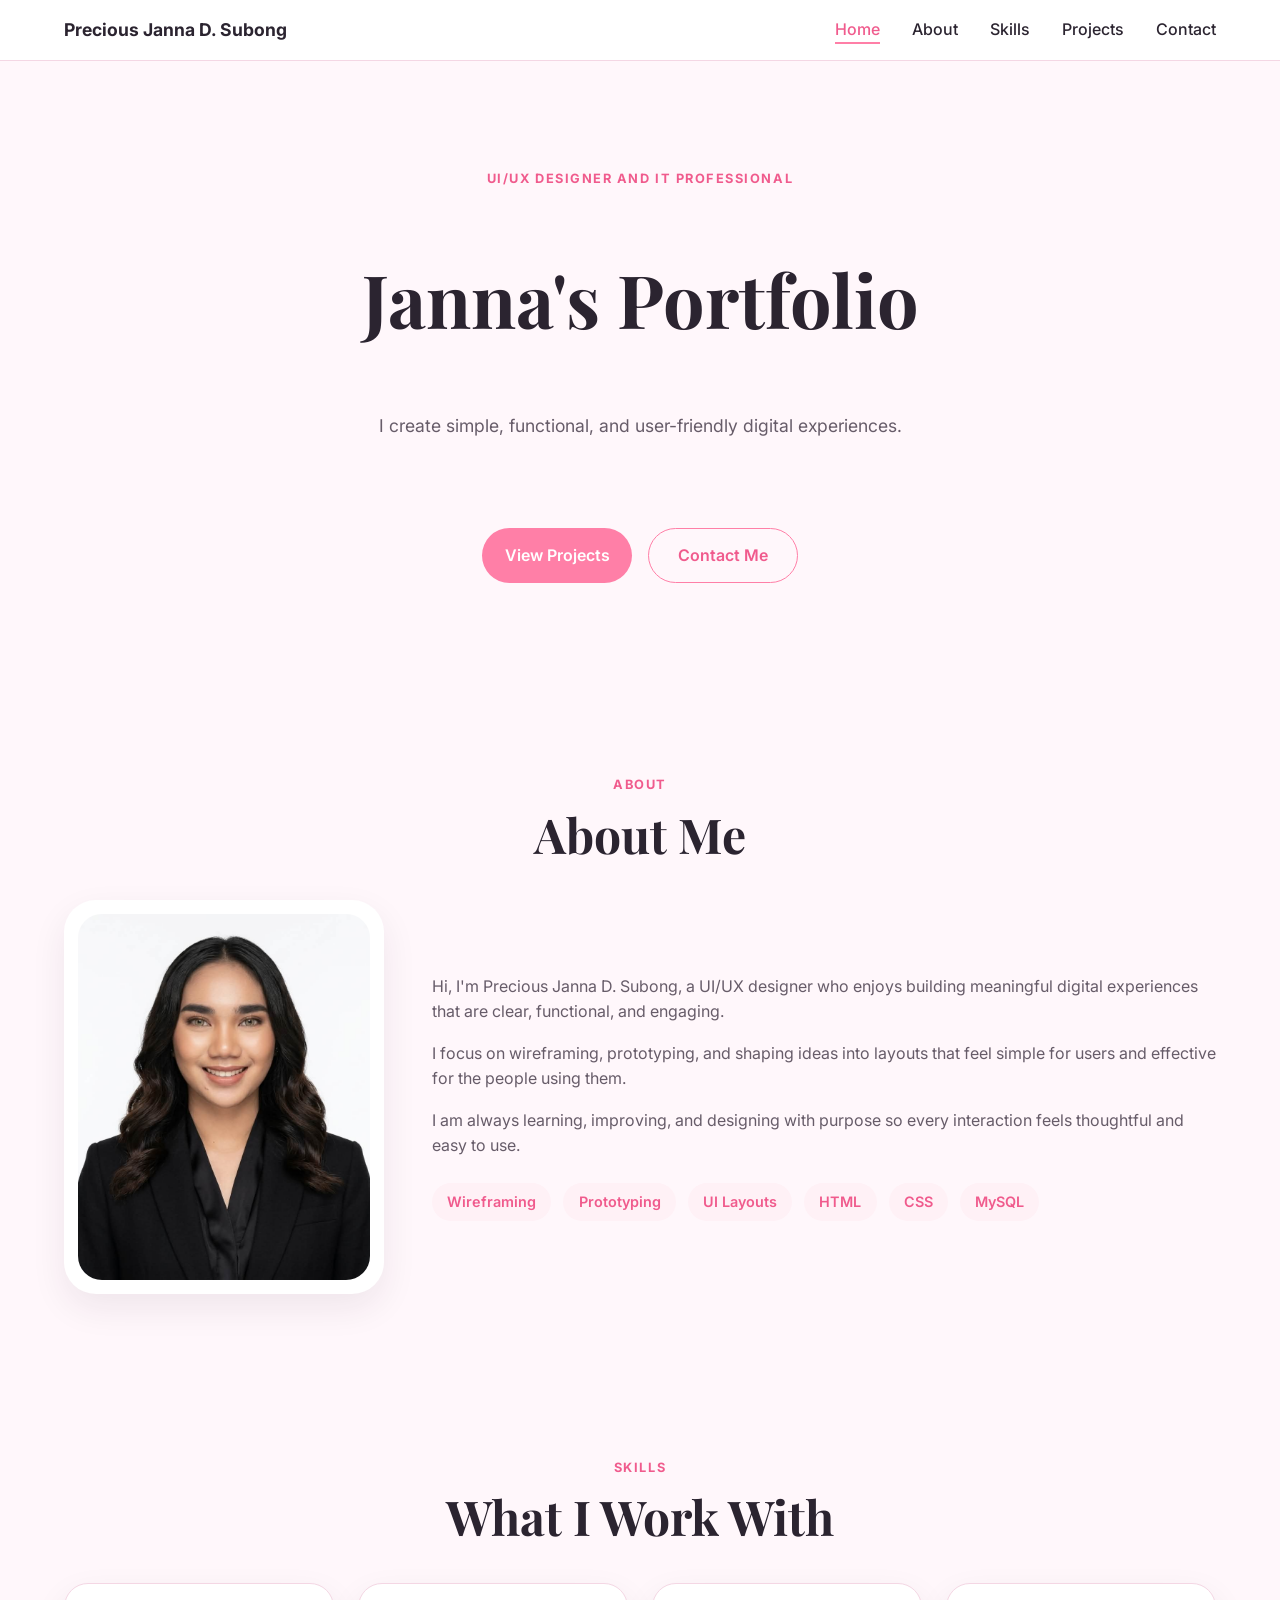
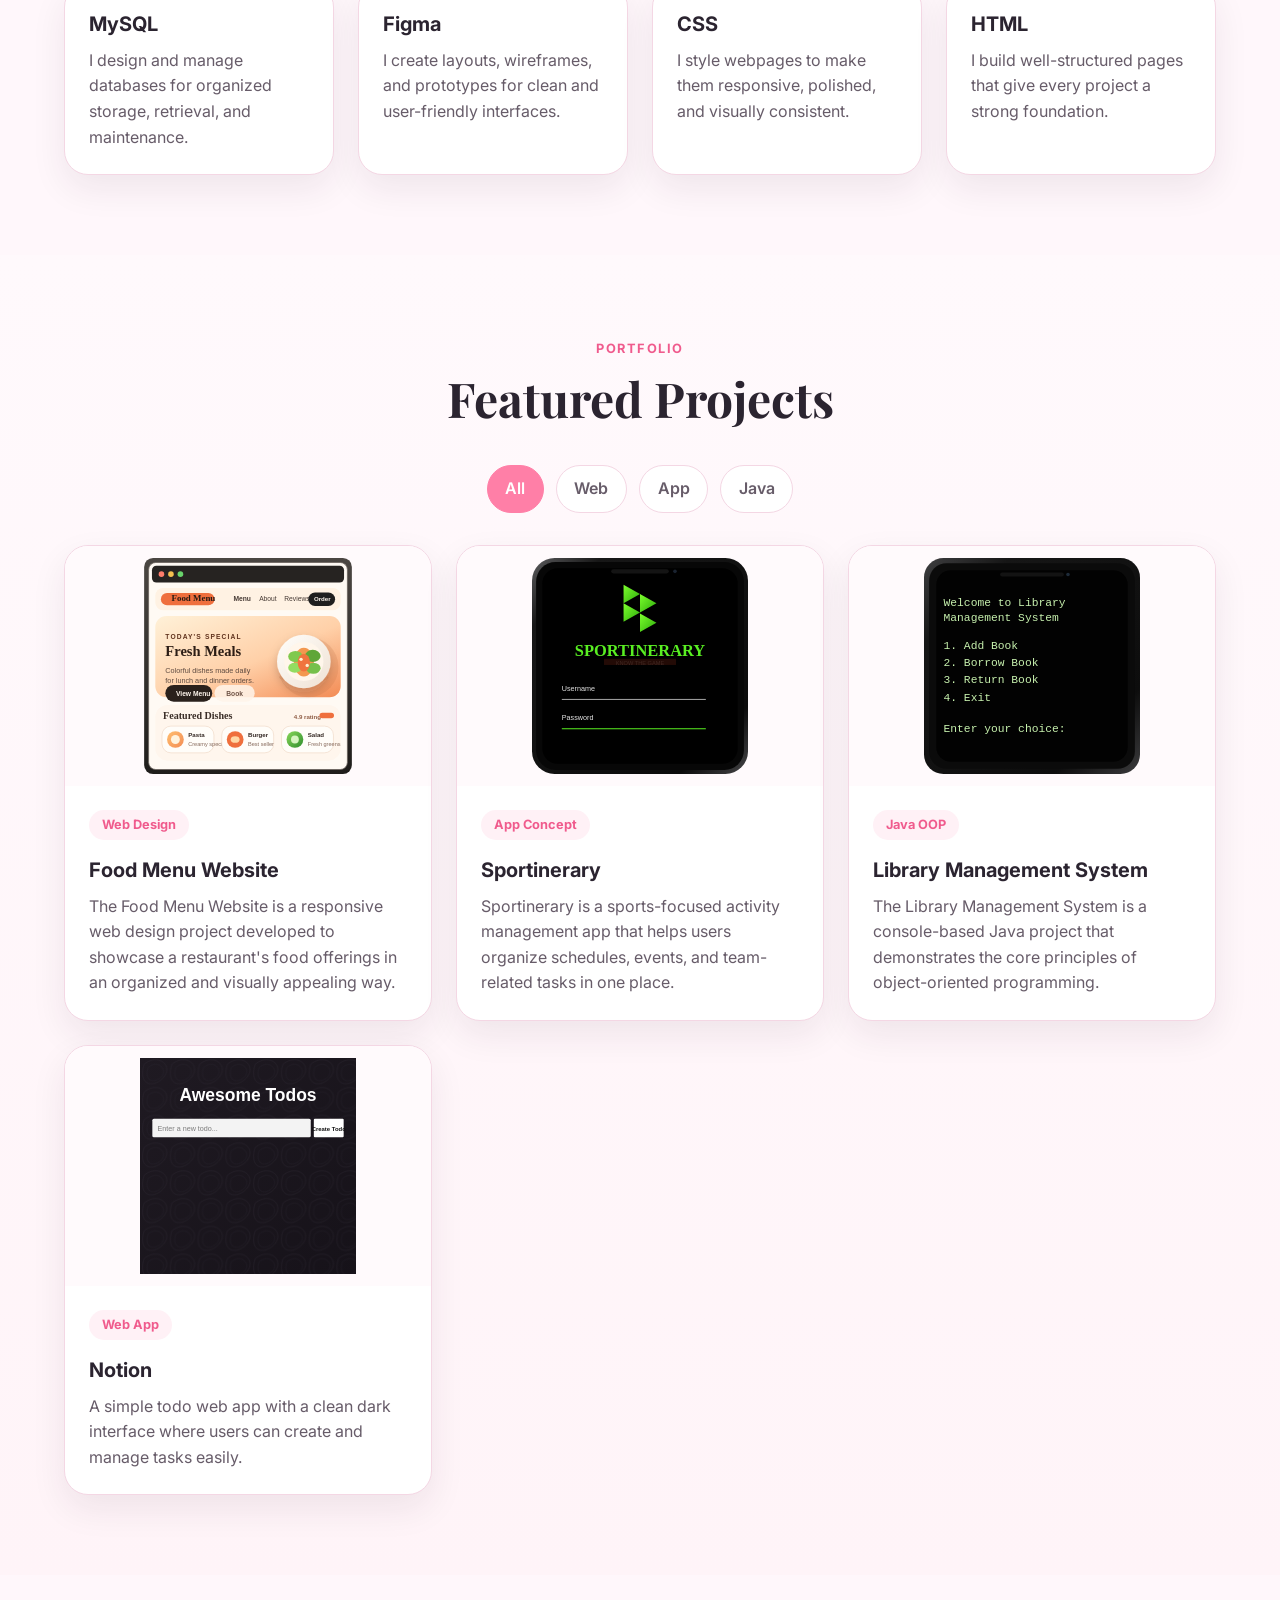
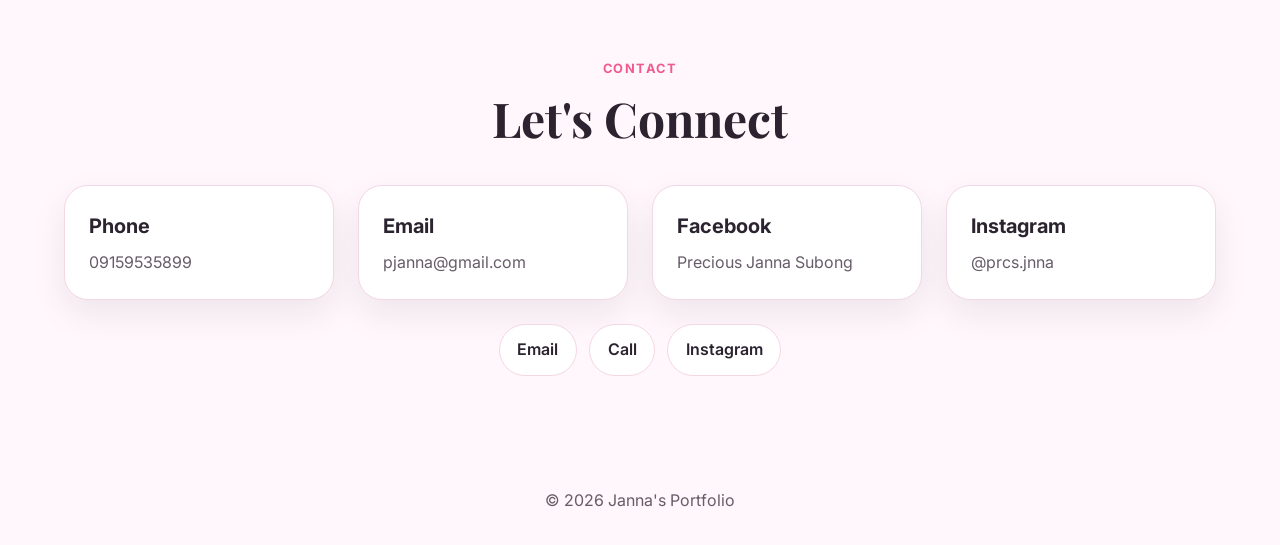
==== index.html @ 29519bba "Initial portfolio site" ====
<!DOCTYPE html>
<html lang="en">
<head>
  <meta charset="UTF-8">
  <meta name="viewport" content="width=device-width, initial-scale=1.0">
  <title>Janna's Portfolio</title>
  <link href="https://fonts.googleapis.com/css2?family=Inter:wght@400;500;600;700&family=Playfair+Display:wght@600;700&display=swap" rel="stylesheet">
  <link rel="stylesheet" href="styles.css">
</head>
<body>
  <header class="site-header">
    <div class="site-name">Precious Janna D. Subong</div>
    <nav class="site-nav" aria-label="Primary navigation">
      <ul class="nav-links">
        <li><a href="#home" class="nav-item active-nav">Home</a></li>
        <li><a href="#about" class="nav-item">About</a></li>
        <li><a href="#skills" class="nav-item">Skills</a></li>
        <li><a href="#projects" class="nav-item">Projects</a></li>
        <li><a href="#contact" class="nav-item">Contact</a></li>
      </ul>
      <button class="menu-toggle" id="mobile-menu" type="button" aria-label="Toggle navigation">Menu</button>
    </nav>
  </header>

  <main>
    <section id="home" class="hero section">
      <p class="section-tag">UI/UX Designer and IT Professional</p>
      <h1>Janna's Portfolio</h1>
      <p class="hero-description">I create simple, functional, and user-friendly digital experiences.</p>
      <div class="hero-actions">
        <a href="#projects" class="btn btn-primary">View Projects</a>
        <a href="#contact" class="btn btn-secondary">Contact Me</a>
      </div>
    </section>

    <section id="about" class="section">
      <div class="section-header">
        <p class="section-tag">About</p>
        <h2>About Me</h2>
      </div>
      <div class="about-layout">
        <div class="about-image">
          <img src="assets/profile-photo.jpg" alt="Portrait of Precious Janna D. Subong" class="profile-photo">
        </div>
        <div class="about-copy">
          <p>Hi, I'm Precious Janna D. Subong, a UI/UX designer who enjoys building meaningful digital experiences that are clear, functional, and engaging.</p>
          <p>I focus on wireframing, prototyping, and shaping ideas into layouts that feel simple for users and effective for the people using them.</p>
          <p>I am always learning, improving, and designing with purpose so every interaction feels thoughtful and easy to use.</p>
          <div class="skill-bubbles">
            <span>Wireframing</span>
            <span>Prototyping</span>
            <span>UI Layouts</span>
            <span>HTML</span>
            <span>CSS</span>
            <span>MySQL</span>
          </div>
        </div>
      </div>
    </section>

    <section id="skills" class="section skills-section">
      <div class="section-header">
        <p class="section-tag">Skills</p>
        <h2>What I Work With</h2>
      </div>
      <div class="skills-grid">
        <article class="skill-card">
          <h3>MySQL</h3>
          <p>I design and manage databases for organized storage, retrieval, and maintenance.</p>
        </article>
        <article class="skill-card">
          <h3>Figma</h3>
          <p>I create layouts, wireframes, and prototypes for clean and user-friendly interfaces.</p>
        </article>
        <article class="skill-card">
          <h3>CSS</h3>
          <p>I style webpages to make them responsive, polished, and visually consistent.</p>
        </article>
        <article class="skill-card">
          <h3>HTML</h3>
          <p>I build well-structured pages that give every project a strong foundation.</p>
        </article>
      </div>
    </section>

    <section id="projects" class="section projects-section">
      <div class="section-header">
        <p class="section-tag">Portfolio</p>
        <h2>Featured Projects</h2>
      </div>
      <div class="project-filters">
        <button class="filter-btn active-filter" data-filter="all" type="button">All</button>
        <button class="filter-btn" data-filter="web" type="button">Web</button>
        <button class="filter-btn" data-filter="app" type="button">App</button>
        <button class="filter-btn" data-filter="java" type="button">Java</button>
      </div>
      <div class="work-grid" id="workGrid"></div>
    </section>

    <section id="contact" class="section contact-section">
      <div class="section-header">
        <p class="section-tag">Contact</p>
        <h2>Let's Connect</h2>
      </div>
      <div class="contact-grid">
        <article class="contact-card">
          <h3>Phone</h3>
          <p>09159535899</p>
        </article>
        <article class="contact-card">
          <h3>Email</h3>
          <p>pjanna@gmail.com</p>
        </article>
        <article class="contact-card">
          <h3>Facebook</h3>
          <p>Precious Janna Subong</p>
        </article>
        <article class="contact-card">
          <h3>Instagram</h3>
          <p>@prcs.jnna</p>
        </article>
      </div>
      <div class="social-links">
        <a href="mailto:pjanna@gmail.com">Email</a>
        <a href="tel:09159535899">Call</a>
        <a href="https://www.instagram.com/prcs.jnna/" target="_blank" rel="noreferrer">Instagram</a>
      </div>
    </section>
  </main>

  <footer class="site-footer">
    <p>&copy; 2026 Janna's Portfolio</p>
  </footer>

  <script src="script.js"></script>
</body>
</html>
---- styles.css ----
* {
  box-sizing: border-box;
  margin: 0;
  padding: 0;
}

:root {
  --background: #fff7fb;
  --surface: #ffffff;
  --surface-soft: #fff1f6;
  --text: #2b2430;
  --text-soft: #675c69;
  --primary: #ff7fa7;
  --primary-dark: #f05b8d;
  --border: #f4d7e4;
  --shadow: 0 14px 35px rgba(54, 27, 45, 0.08);
  --radius: 24px;
}

html {
  scroll-behavior: smooth;
}

body {
  font-family: 'Inter', sans-serif;
  background: var(--background);
  color: var(--text);
  line-height: 1.6;
}

img {
  max-width: 100%;
  display: block;
}

.site-header {
  position: sticky;
  top: 0;
  z-index: 100;
  display: flex;
  justify-content: space-between;
  align-items: center;
  padding: 1rem 5%;
  background: rgba(255, 255, 255, 0.95);
  border-bottom: 1px solid var(--border);
  backdrop-filter: blur(10px);
}

.site-name {
  font-size: 1.1rem;
  font-weight: 700;
}

.site-nav {
  position: relative;
  display: flex;
  align-items: center;
  gap: 1rem;
}

.nav-links {
  display: flex;
  gap: 2rem;
  list-style: none;
}

.nav-item {
  color: var(--text);
  text-decoration: none;
  font-weight: 500;
  padding-bottom: 0.2rem;
  border-bottom: 2px solid transparent;
}

.nav-item:hover,
.nav-item.active-nav {
  color: var(--primary-dark);
  border-bottom-color: var(--primary);
}

.menu-toggle {
  display: none;
  border: 1px solid var(--border);
  background: var(--surface);
  border-radius: 999px;
  padding: 0.55rem 1rem;
  font: inherit;
  font-weight: 600;
  color: var(--text);
  cursor: pointer;
}

.section {
  padding: 5rem 5%;
}

.hero {
  min-height: 70vh;
  display: grid;
  place-items: center;
  text-align: center;
}

.section-tag {
  display: inline-block;
  margin-bottom: 0.75rem;
  font-size: 0.8rem;
  font-weight: 700;
  letter-spacing: 0.12em;
  text-transform: uppercase;
  color: var(--primary-dark);
}

.hero h1,
.section-header h2 {
  font-family: 'Playfair Display', serif;
  line-height: 1.1;
}

.hero h1 {
  font-size: clamp(2.8rem, 8vw, 4.6rem);
  margin-bottom: 1rem;
}

.hero-description {
  max-width: 620px;
  margin: 0 auto 2rem;
  font-size: 1.1rem;
  color: var(--text-soft);
}

.hero-actions {
  display: flex;
  justify-content: center;
  gap: 1rem;
  flex-wrap: wrap;
}

.btn {
  display: inline-flex;
  align-items: center;
  justify-content: center;
  min-width: 150px;
  padding: 0.85rem 1.4rem;
  border-radius: 999px;
  text-decoration: none;
  font-weight: 600;
  transition: 0.2s ease;
}

.btn-primary {
  background: var(--primary);
  color: #fff;
}

.btn-primary:hover {
  background: var(--primary-dark);
}

.btn-secondary {
  border: 1px solid var(--primary);
  color: var(--primary-dark);
  background: transparent;
}

.btn-secondary:hover {
  background: var(--surface-soft);
}

.section-header {
  text-align: center;
  margin-bottom: 2.5rem;
}

.section-header h2 {
  font-size: clamp(2rem, 5vw, 3rem);
}

.about-layout {
  display: grid;
  grid-template-columns: minmax(220px, 320px) minmax(0, 1fr);
  gap: 3rem;
  align-items: center;
}

.about-image {
  width: min(100%, 320px);
  margin: 0 auto;
  padding: 0.85rem;
  border-radius: 32px;
  background: var(--surface);
  box-shadow: var(--shadow);
}

.profile-photo {
  width: 100%;
  aspect-ratio: 4 / 5;
  object-fit: cover;
  border-radius: 24px;
}

.about-copy p + p {
  margin-top: 1rem;
}

.about-copy p {
  color: var(--text-soft);
}

.skill-bubbles {
  display: flex;
  flex-wrap: wrap;
  gap: 0.75rem;
  margin-top: 1.5rem;
}

.skill-bubbles span {
  padding: 0.45rem 0.95rem;
  border-radius: 999px;
  background: var(--surface-soft);
  color: var(--primary-dark);
  font-size: 0.9rem;
  font-weight: 600;
}

.skills-grid,
.contact-grid,
.work-grid {
  display: grid;
  gap: 1.5rem;
}

.skills-grid {
  grid-template-columns: repeat(auto-fit, minmax(220px, 1fr));
}

.skill-card,
.contact-card,
.project-card {
  background: var(--surface);
  border: 1px solid var(--border);
  border-radius: var(--radius);
  box-shadow: var(--shadow);
}

.skill-card,
.contact-card {
  padding: 1.5rem;
}

.skill-card h3,
.contact-card h3,
.card-content h3 {
  margin-bottom: 0.5rem;
  font-size: 1.25rem;
}

.skill-card p,
.contact-card p,
.card-content p {
  color: var(--text-soft);
}

.projects-section {
  background: linear-gradient(to bottom, #fff9fc, #fff4f8);
}

.project-filters {
  display: flex;
  justify-content: center;
  flex-wrap: wrap;
  gap: 0.75rem;
  margin-bottom: 2rem;
}

.filter-btn {
  border: 1px solid var(--border);
  background: var(--surface);
  color: var(--text-soft);
  border-radius: 999px;
  padding: 0.65rem 1.1rem;
  font: inherit;
  font-weight: 600;
  cursor: pointer;
}

.filter-btn.active-filter,
.filter-btn:hover {
  background: var(--primary);
  border-color: var(--primary);
  color: #fff;
}

.work-grid {
  grid-template-columns: repeat(auto-fit, minmax(280px, 1fr));
}

.project-card {
  overflow: hidden;
}

.card-img {
  display: flex;
  align-items: center;
  justify-content: center;
  height: 240px;
  padding: 0.75rem;
  background: #fffafc;
}

.card-img img {
  width: 100%;
  height: 100%;
  object-fit: contain;
}

.card-content {
  padding: 1.5rem;
}

.card-tag {
  display: inline-block;
  margin-bottom: 0.85rem;
  padding: 0.3rem 0.8rem;
  border-radius: 999px;
  background: var(--surface-soft);
  color: var(--primary-dark);
  font-size: 0.8rem;
  font-weight: 700;
}

.contact-grid {
  grid-template-columns: repeat(auto-fit, minmax(220px, 1fr));
  margin-bottom: 1.5rem;
}

.social-links {
  display: flex;
  justify-content: center;
  flex-wrap: wrap;
  gap: 0.75rem;
}

.social-links a {
  padding: 0.75rem 1.1rem;
  border-radius: 999px;
  border: 1px solid var(--border);
  background: var(--surface);
  color: var(--text);
  text-decoration: none;
  font-weight: 600;
}

.social-links a:hover {
  background: var(--surface-soft);
}

.site-footer {
  padding: 2rem 5%;
  text-align: center;
  color: var(--text-soft);
}

@media (max-width: 820px) {
  .menu-toggle {
    display: inline-flex;
  }

  .nav-links {
    position: absolute;
    top: calc(100% + 0.75rem);
    right: 5%;
    display: none;
    flex-direction: column;
    min-width: 180px;
    padding: 1rem;
    background: var(--surface);
    border: 1px solid var(--border);
    border-radius: 20px;
    box-shadow: var(--shadow);
  }

  .nav-links.active {
    display: flex;
  }

  .about-layout {
    grid-template-columns: 1fr;
  }
}

@media (max-width: 560px) {
  .site-header {
    flex-direction: column;
    align-items: stretch;
    gap: 0.75rem;
  }

  .site-nav {
    justify-content: space-between;
  }

  .hero-actions {
    flex-direction: column;
  }

  .btn {
    width: 100%;
  }
}
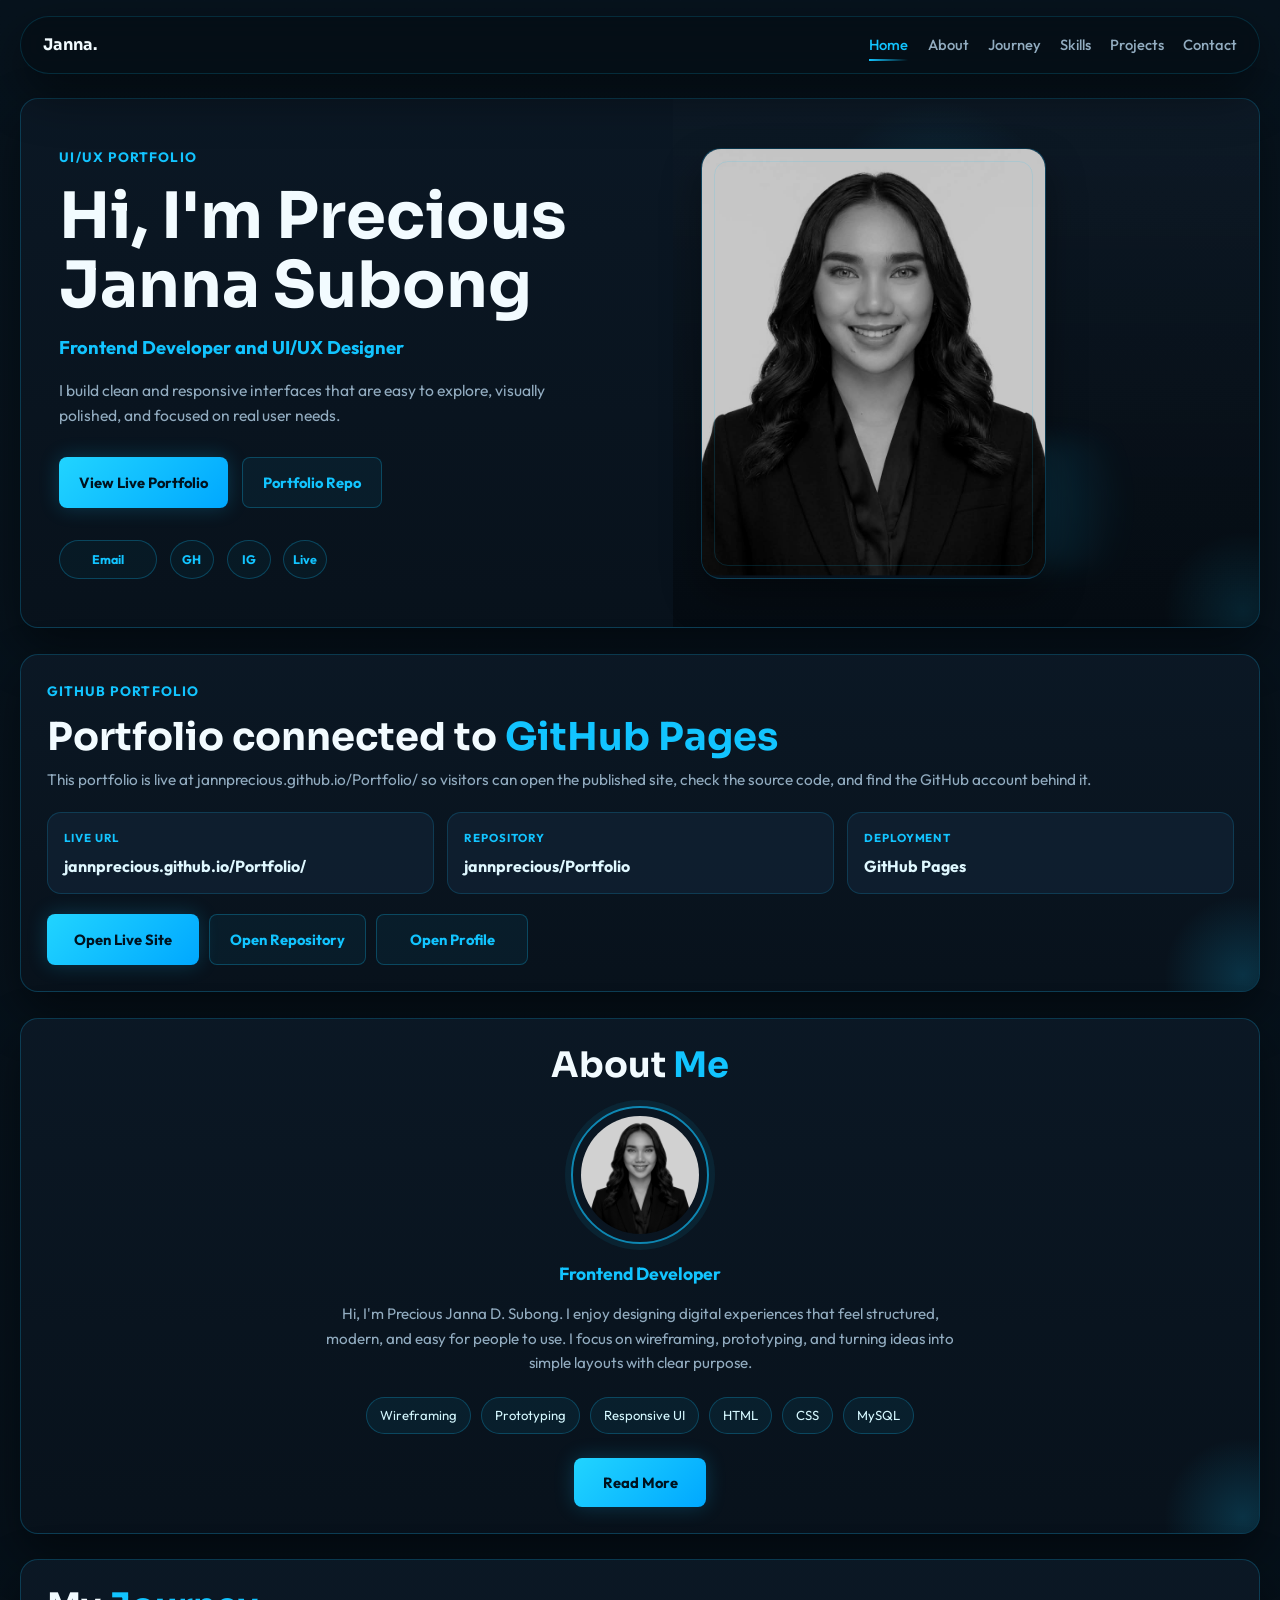
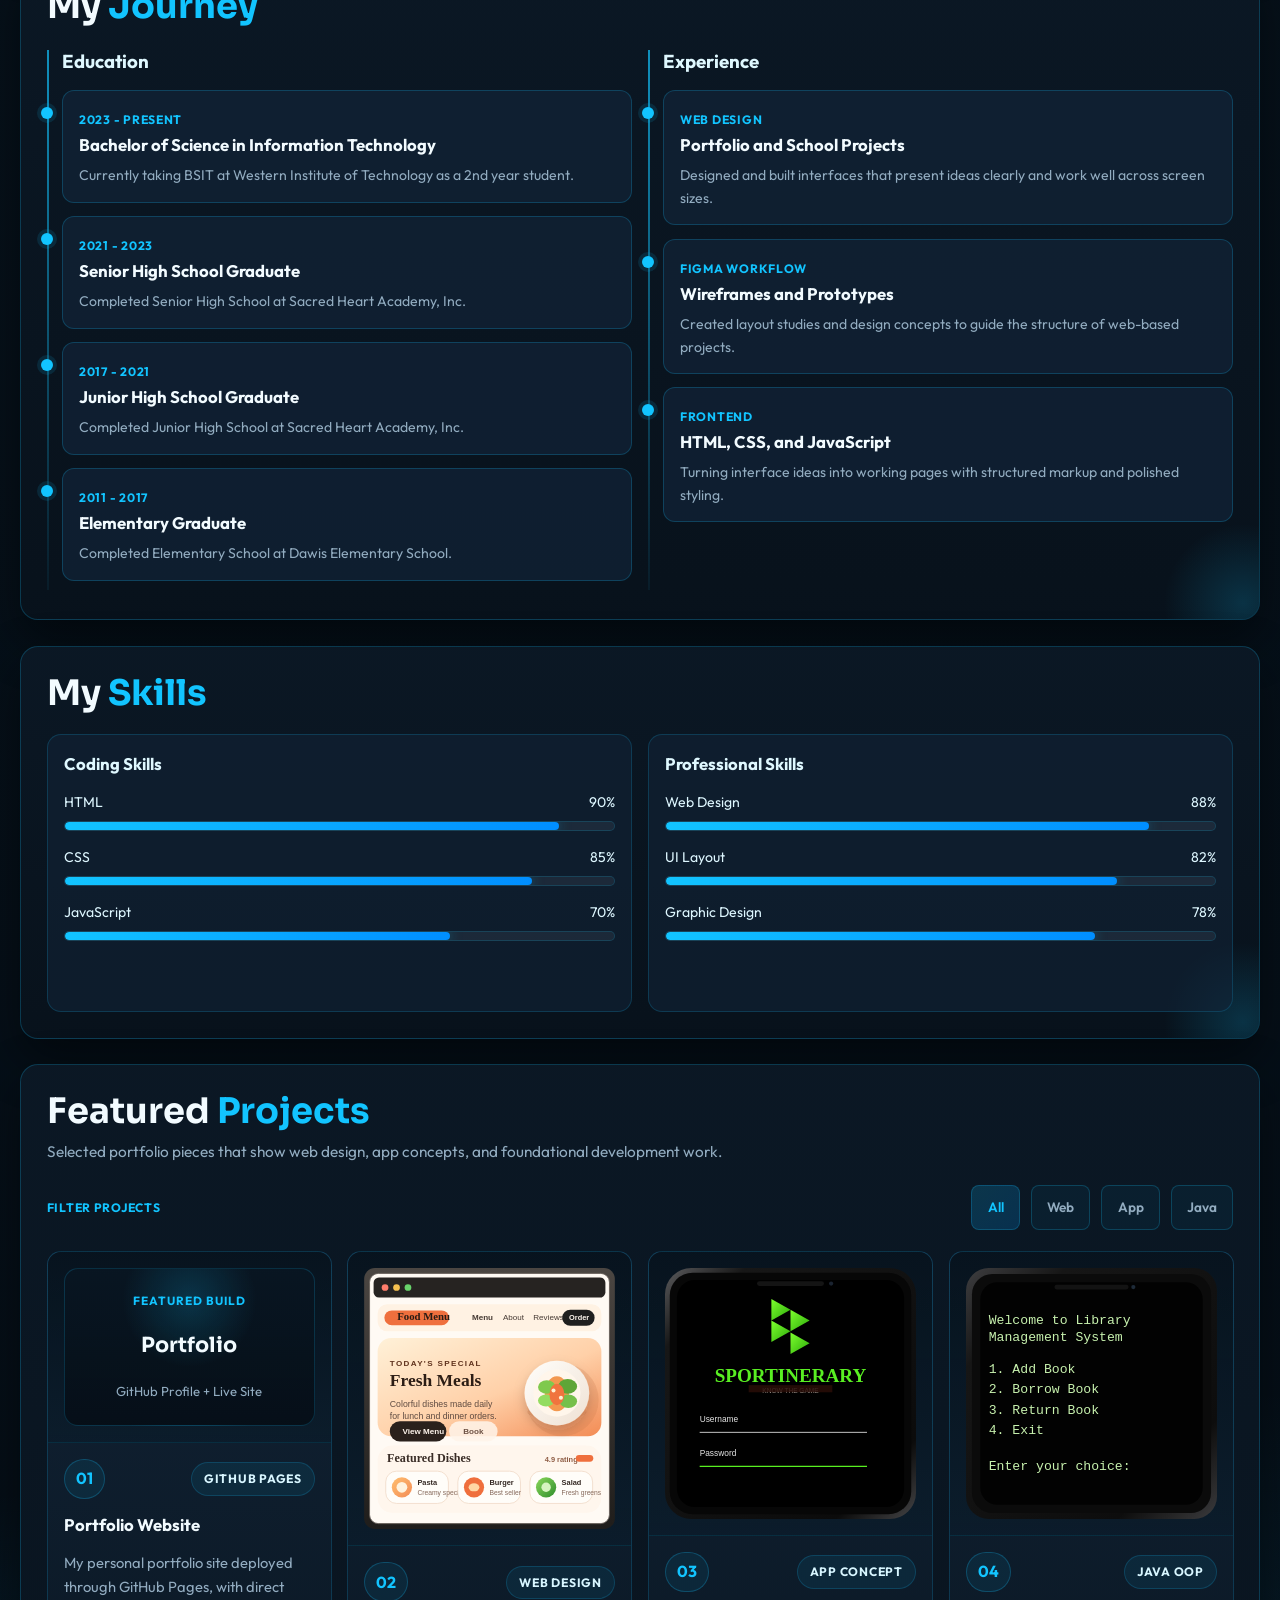
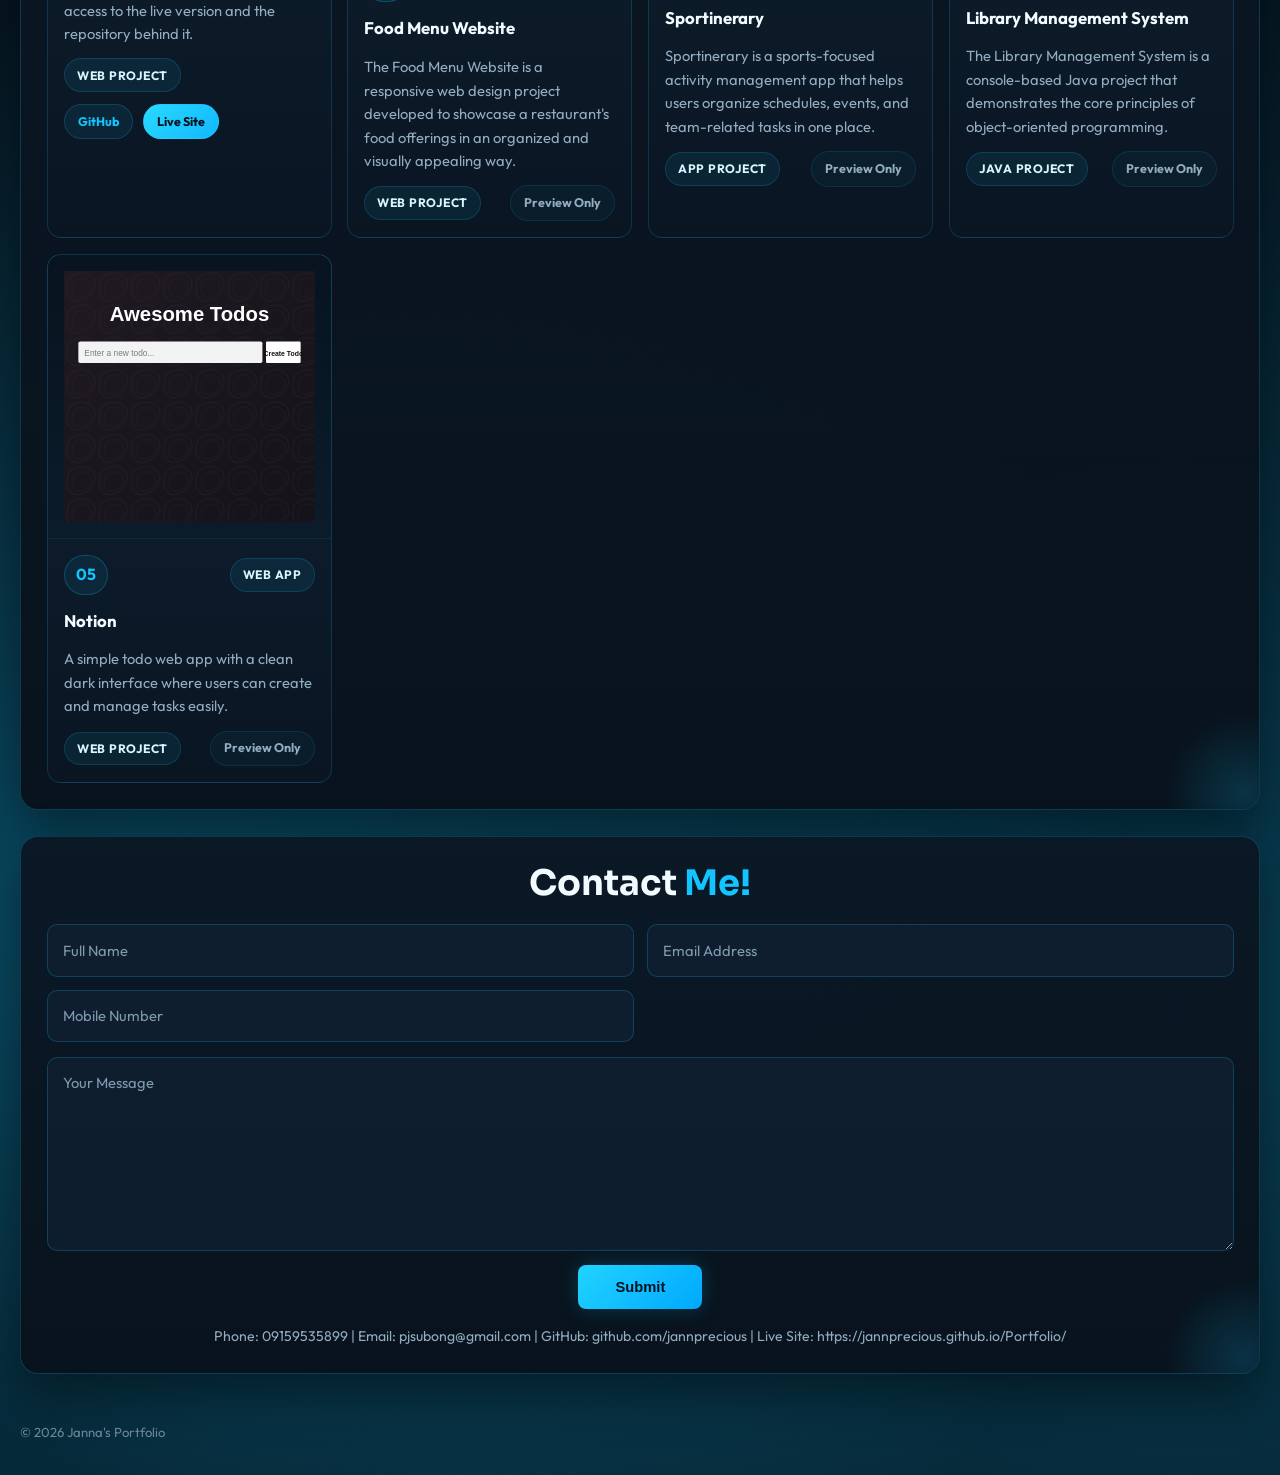
==== commit 7c7331a5: "Update portfolio GitHub links and clean files" ====
--- a/index.html
+++ b/index.html
@@ -4,16 +4,17 @@
   <meta charset="UTF-8">
   <meta name="viewport" content="width=device-width, initial-scale=1.0">
   <title>Janna's Portfolio</title>
-  <link href="https://fonts.googleapis.com/css2?family=Inter:wght@400;500;600;700&family=Playfair+Display:wght@600;700&display=swap" rel="stylesheet">
+  <link href="https://fonts.googleapis.com/css2?family=Outfit:wght@300;400;500;600;700;800&family=Sora:wght@600;700;800&display=swap" rel="stylesheet">
   <link rel="stylesheet" href="styles.css">
 </head>
 <body>
   <header class="site-header">
-    <div class="site-name">Precious Janna D. Subong</div>
+    <a href="#home" class="site-name">Janna.</a>
     <nav class="site-nav" aria-label="Primary navigation">
       <ul class="nav-links">
         <li><a href="#home" class="nav-item active-nav">Home</a></li>
         <li><a href="#about" class="nav-item">About</a></li>
+        <li><a href="#journey" class="nav-item">Journey</a></li>
         <li><a href="#skills" class="nav-item">Skills</a></li>
         <li><a href="#projects" class="nav-item">Projects</a></li>
         <li><a href="#contact" class="nav-item">Contact</a></li>
@@ -22,109 +23,205 @@
     </nav>
   </header>
 
-  <main>
-    <section id="home" class="hero section">
-      <p class="section-tag">UI/UX Designer and IT Professional</p>
-      <h1>Janna's Portfolio</h1>
-      <p class="hero-description">I create simple, functional, and user-friendly digital experiences.</p>
-      <div class="hero-actions">
-        <a href="#projects" class="btn btn-primary">View Projects</a>
-        <a href="#contact" class="btn btn-secondary">Contact Me</a>
-      </div>
-    </section>
-
-    <section id="about" class="section">
-      <div class="section-header">
-        <p class="section-tag">About</p>
-        <h2>About Me</h2>
-      </div>
-      <div class="about-layout">
-        <div class="about-image">
-          <img src="assets/profile-photo.jpg" alt="Portrait of Precious Janna D. Subong" class="profile-photo">
-        </div>
-        <div class="about-copy">
-          <p>Hi, I'm Precious Janna D. Subong, a UI/UX designer who enjoys building meaningful digital experiences that are clear, functional, and engaging.</p>
-          <p>I focus on wireframing, prototyping, and shaping ideas into layouts that feel simple for users and effective for the people using them.</p>
-          <p>I am always learning, improving, and designing with purpose so every interaction feels thoughtful and easy to use.</p>
-          <div class="skill-bubbles">
-            <span>Wireframing</span>
-            <span>Prototyping</span>
-            <span>UI Layouts</span>
-            <span>HTML</span>
-            <span>CSS</span>
-            <span>MySQL</span>
-          </div>
-        </div>
-      </div>
-    </section>
-
-    <section id="skills" class="section skills-section">
-      <div class="section-header">
-        <p class="section-tag">Skills</p>
-        <h2>What I Work With</h2>
-      </div>
-      <div class="skills-grid">
-        <article class="skill-card">
-          <h3>MySQL</h3>
-          <p>I design and manage databases for organized storage, retrieval, and maintenance.</p>
+  <main class="page-shell">
+    <section id="home" class="panel hero-panel section">
+      <div class="hero-copy">
+        <p class="eyebrow">UI/UX Portfolio</p>
+        <h1>Hi, I'm Precious Janna Subong</h1>
+        <p class="hero-role">Frontend Developer and UI/UX Designer</p>
+        <p class="hero-description">I build clean and responsive interfaces that are easy to explore, visually polished, and focused on real user needs.</p>
+        <div class="hero-actions">
+          <a href="https://jannprecious.github.io/Portfolio/" class="primary-button" target="_blank" rel="noreferrer">View Live Portfolio</a>
+          <a href="https://github.com/jannprecious/Portfolio" class="outline-button" target="_blank" rel="noreferrer">Portfolio Repo</a>
+        </div>
+        <div class="social-row">
+          <a href="mailto:pjsubong@gmail.com" class="social-email" aria-label="Email">Email</a>
+          <a href="https://github.com/jannprecious" target="_blank" rel="noreferrer" aria-label="GitHub">GH</a>
+          <a href="https://www.instagram.com/prcs.jnna/" target="_blank" rel="noreferrer" aria-label="Instagram">IG</a>
+          <a href="https://jannprecious.github.io/Portfolio/" target="_blank" rel="noreferrer" aria-label="Live Portfolio">Live</a>
+        </div>
+      </div>
+      <div class="hero-visual">
+        <div class="visual-glow"></div>
+        <div class="hero-image-frame">
+          <img src="assets/profile-photo.jpg" alt="Portrait of Precious Janna D. Subong" class="hero-image">
+        </div>
+      </div>
+    </section>
+
+    <section class="panel github-panel section" aria-labelledby="github-title">
+      <div class="github-copy">
+        <p class="eyebrow">GitHub Portfolio</p>
+        <h2 id="github-title">Portfolio connected to <span>GitHub Pages</span></h2>
+        <p class="panel-copy">This portfolio is live at jannprecious.github.io/Portfolio/ so visitors can open the published site, check the source code, and find the GitHub account behind it.</p>
+      </div>
+      <div class="github-stats">
+        <article class="github-stat">
+          <span>Live URL</span>
+          <strong>jannprecious.github.io/Portfolio/</strong>
         </article>
-        <article class="skill-card">
-          <h3>Figma</h3>
-          <p>I create layouts, wireframes, and prototypes for clean and user-friendly interfaces.</p>
+        <article class="github-stat">
+          <span>Repository</span>
+          <strong>jannprecious/Portfolio</strong>
         </article>
-        <article class="skill-card">
-          <h3>CSS</h3>
-          <p>I style webpages to make them responsive, polished, and visually consistent.</p>
+        <article class="github-stat">
+          <span>Deployment</span>
+          <strong>GitHub Pages</strong>
         </article>
-        <article class="skill-card">
-          <h3>HTML</h3>
-          <p>I build well-structured pages that give every project a strong foundation.</p>
-        </article>
-      </div>
-    </section>
-
-    <section id="projects" class="section projects-section">
-      <div class="section-header">
-        <p class="section-tag">Portfolio</p>
-        <h2>Featured Projects</h2>
-      </div>
-      <div class="project-filters">
-        <button class="filter-btn active-filter" data-filter="all" type="button">All</button>
-        <button class="filter-btn" data-filter="web" type="button">Web</button>
-        <button class="filter-btn" data-filter="app" type="button">App</button>
-        <button class="filter-btn" data-filter="java" type="button">Java</button>
+      </div>
+      <div class="github-links">
+        <a href="https://jannprecious.github.io/Portfolio/" class="primary-button" target="_blank" rel="noreferrer">Open Live Site</a>
+        <a href="https://github.com/jannprecious/Portfolio" class="outline-button" target="_blank" rel="noreferrer">Open Repository</a>
+        <a href="https://github.com/jannprecious" class="outline-button" target="_blank" rel="noreferrer">Open Profile</a>
+      </div>
+    </section>
+
+    <section id="about" class="panel about-panel section">
+      <div class="panel-heading centered">
+        <h2>About <span>Me</span></h2>
+      </div>
+      <div class="about-ring">
+        <img src="assets/profile-photo.jpg" alt="Profile of Precious Janna D. Subong" class="about-avatar">
+      </div>
+      <p class="about-role">Frontend Developer</p>
+      <p class="about-text">Hi, I'm Precious Janna D. Subong. I enjoy designing digital experiences that feel structured, modern, and easy for people to use. I focus on wireframing, prototyping, and turning ideas into simple layouts with clear purpose.</p>
+      <div class="about-tags">
+        <span>Wireframing</span>
+        <span>Prototyping</span>
+        <span>Responsive UI</span>
+        <span>HTML</span>
+        <span>CSS</span>
+        <span>MySQL</span>
+      </div>
+      <a href="#projects" class="primary-button about-button">Read More</a>
+    </section>
+
+    <section id="journey" class="panel journey-panel section">
+      <div class="panel-heading panel-heading-compact">
+        <h2>My <span>Journey</span></h2>
+      </div>
+      <div class="journey-columns">
+        <div class="journey-group">
+          <h3>Education</h3>
+          <article class="journey-card">
+            <span class="journey-year">2023 - Present</span>
+            <h4>Bachelor of Science in Information Technology</h4>
+            <p>Currently taking BSIT at Western Institute of Technology as a 2nd year student.</p>
+          </article>
+          <article class="journey-card">
+            <span class="journey-year">2021 - 2023</span>
+            <h4>Senior High School Graduate</h4>
+            <p>Completed Senior High School at Sacred Heart Academy, Inc.</p>
+          </article>
+          <article class="journey-card">
+            <span class="journey-year">2017 - 2021</span>
+            <h4>Junior High School Graduate</h4>
+            <p>Completed Junior High School at Sacred Heart Academy, Inc.</p>
+          </article>
+          <article class="journey-card">
+            <span class="journey-year">2011 - 2017</span>
+            <h4>Elementary Graduate</h4>
+            <p>Completed Elementary School at Dawis Elementary School.</p>
+          </article>
+        </div>
+        <div class="journey-group">
+          <h3>Experience</h3>
+          <article class="journey-card">
+            <span class="journey-year">Web Design</span>
+            <h4>Portfolio and School Projects</h4>
+            <p>Designed and built interfaces that present ideas clearly and work well across screen sizes.</p>
+          </article>
+          <article class="journey-card">
+            <span class="journey-year">Figma Workflow</span>
+            <h4>Wireframes and Prototypes</h4>
+            <p>Created layout studies and design concepts to guide the structure of web-based projects.</p>
+          </article>
+          <article class="journey-card">
+            <span class="journey-year">Frontend</span>
+            <h4>HTML, CSS, and JavaScript</h4>
+            <p>Turning interface ideas into working pages with structured markup and polished styling.</p>
+          </article>
+        </div>
+      </div>
+    </section>
+
+    <section id="skills" class="panel skills-panel section">
+      <div class="panel-heading panel-heading-compact">
+        <h2>My <span>Skills</span></h2>
+      </div>
+      <div class="skills-columns">
+        <div class="skill-stack">
+          <h3>Coding Skills</h3>
+          <div class="skill-meter">
+            <div class="skill-meta"><span>HTML</span><span>90%</span></div>
+            <div class="skill-track"><span style="--value: 90%"></span></div>
+          </div>
+          <div class="skill-meter">
+            <div class="skill-meta"><span>CSS</span><span>85%</span></div>
+            <div class="skill-track"><span style="--value: 85%"></span></div>
+          </div>
+          <div class="skill-meter">
+            <div class="skill-meta"><span>JavaScript</span><span>70%</span></div>
+            <div class="skill-track"><span style="--value: 70%"></span></div>
+          </div>
+          <div class="skill-meter">
+            <div class="skill-meta"><span>MySQL</span><span>75%</span></div>
+            <div class="skill-track"><span style="--value: 75%"></span></div>
+          </div>
+        </div>
+        <div class="skill-stack">
+          <h3>Professional Skills</h3>
+          <div class="skill-meter">
+            <div class="skill-meta"><span>Web Design</span><span>88%</span></div>
+            <div class="skill-track"><span style="--value: 88%"></span></div>
+          </div>
+          <div class="skill-meter">
+            <div class="skill-meta"><span>UI Layout</span><span>82%</span></div>
+            <div class="skill-track"><span style="--value: 82%"></span></div>
+          </div>
+          <div class="skill-meter">
+            <div class="skill-meta"><span>Graphic Design</span><span>78%</span></div>
+            <div class="skill-track"><span style="--value: 78%"></span></div>
+          </div>
+          <div class="skill-meter">
+            <div class="skill-meta"><span>Communication</span><span>80%</span></div>
+            <div class="skill-track"><span style="--value: 80%"></span></div>
+          </div>
+        </div>
+      </div>
+    </section>
+
+    <section id="projects" class="panel projects-panel section">
+      <div class="panel-heading">
+        <h2>Featured <span>Projects</span></h2>
+        <p class="panel-copy">Selected portfolio pieces that show web design, app concepts, and foundational development work.</p>
+      </div>
+      <div class="project-toolbar">
+        <p class="toolbar-label">Filter Projects</p>
+        <div class="project-filters">
+          <button class="filter-btn active-filter" data-filter="all" type="button">All</button>
+          <button class="filter-btn" data-filter="web" type="button">Web</button>
+          <button class="filter-btn" data-filter="app" type="button">App</button>
+          <button class="filter-btn" data-filter="java" type="button">Java</button>
+        </div>
       </div>
       <div class="work-grid" id="workGrid"></div>
     </section>
 
-    <section id="contact" class="section contact-section">
-      <div class="section-header">
-        <p class="section-tag">Contact</p>
-        <h2>Let's Connect</h2>
-      </div>
-      <div class="contact-grid">
-        <article class="contact-card">
-          <h3>Phone</h3>
-          <p>09159535899</p>
-        </article>
-        <article class="contact-card">
-          <h3>Email</h3>
-          <p>pjanna@gmail.com</p>
-        </article>
-        <article class="contact-card">
-          <h3>Facebook</h3>
-          <p>Precious Janna Subong</p>
-        </article>
-        <article class="contact-card">
-          <h3>Instagram</h3>
-          <p>@prcs.jnna</p>
-        </article>
-      </div>
-      <div class="social-links">
-        <a href="mailto:pjanna@gmail.com">Email</a>
-        <a href="tel:09159535899">Call</a>
-        <a href="https://www.instagram.com/prcs.jnna/" target="_blank" rel="noreferrer">Instagram</a>
-      </div>
+    <section id="contact" class="panel contact-panel section">
+      <div class="panel-heading panel-heading-compact centered">
+        <h2>Contact <span>Me!</span></h2>
+      </div>
+      <form class="contact-form">
+        <div class="form-grid">
+          <input type="text" name="full-name" placeholder="Full Name">
+          <input type="email" name="email" placeholder="Email Address">
+          <input type="tel" name="mobile-number" placeholder="Mobile Number">
+        </div>
+        <textarea name="message" rows="7" placeholder="Your Message"></textarea>
+        <button class="primary-button submit-button" type="submit">Submit</button>
+      </form>
+      <p class="contact-note">Phone: 09159535899 | Email: pjsubong@gmail.com | GitHub: github.com/jannprecious | Live Site: https://jannprecious.github.io/Portfolio/</p>
     </section>
   </main>
 
--- a/styles.css
+++ b/styles.css
@@ -3,408 +3,932 @@
   margin: 0;
   padding: 0;
 }
-
 :root {
-  --background: #fff7fb;
-  --surface: #ffffff;
-  --surface-soft: #fff1f6;
-  --text: #2b2430;
-  --text-soft: #675c69;
-  --primary: #ff7fa7;
-  --primary-dark: #f05b8d;
-  --border: #f4d7e4;
-  --shadow: 0 14px 35px rgba(54, 27, 45, 0.08);
-  --radius: 24px;
-}
-
+  --text: #f2fbff;
+  --text-soft: #92acc0;
+  --accent: #12c4ff;
+  --line: rgba(18, 196, 255, 0.22);
+  --line-soft: rgba(18, 196, 255, 0.16);
+  --line-strong: rgba(18, 196, 255, 0.26);
+  --shell-width: min(1240px, calc(100vw - 2rem));
+  --shell-width-mobile: calc(100vw - 1rem);
+  --shadow: 0 20px 50px rgba(0, 0, 0, 0.45);
+  --radius: 18px;
+}
 html {
   scroll-behavior: smooth;
-}
-
+  scroll-padding-top: 100px;
+}
 body {
-  font-family: 'Inter', sans-serif;
-  background: var(--background);
+  min-height: 100vh;
+  overflow-x: hidden;
+  font-family: 'Outfit', sans-serif;
+  line-height: 1.6;
   color: var(--text);
-  line-height: 1.6;
-}
-
+  background:
+    radial-gradient(circle at 8% 88%, rgba(18, 196, 255, 0.34), transparent 24%),
+    radial-gradient(circle at 92% 90%, rgba(18, 196, 255, 0.28), transparent 28%),
+    linear-gradient(180deg, #07131d 0%, #040c14 100%);
+}
+body::before {
+  content: '';
+  position: fixed;
+  inset: 0;
+  z-index: -2;
+  background:
+    linear-gradient(rgba(255, 255, 255, 0.02) 1px, transparent 1px),
+    linear-gradient(90deg, rgba(255, 255, 255, 0.02) 1px, transparent 1px);
+  background-size: 34px 34px;
+  opacity: 0.22;
+}
 img {
   max-width: 100%;
   display: block;
 }
-
+a {
+  color: inherit;
+}
 .site-header {
   position: sticky;
   top: 0;
   z-index: 100;
+  width: var(--shell-width);
+  margin: 1rem auto 0;
+  padding: 0.95rem 1.35rem;
+  border: 1px solid var(--line-soft);
+  border-radius: 999px;
+  background: rgba(5, 14, 22, 0.86);
+  backdrop-filter: blur(14px);
+  box-shadow: var(--shadow);
+  transition: border-color 0.3s ease, box-shadow 0.3s ease, background 0.3s ease;
+}
+.site-header.is-scrolled {
+  border-color: rgba(18, 196, 255, 0.3);
+  background: rgba(4, 12, 20, 0.94);
+  box-shadow: 0 24px 58px rgba(0, 0, 0, 0.58);
+}
+.site-name,
+.hero-copy h1,
+.panel-heading h2 {
+  font-family: 'Sora', sans-serif;
+}
+.site-header,
+.site-nav,
+.nav-links,
+.hero-visual,
+.project-card,
+.project-toolbar,
+.project-thumb,
+.project-card-body,
+.project-card-top,
+.project-card-footer,
+.skill-meta {
   display: flex;
+}
+.site-header,
+.project-toolbar,
+.project-card-top,
+.project-card-footer,
+.skill-meta {
+  align-items: center;
   justify-content: space-between;
+}
+.site-nav,
+.nav-links,
+.hero-visual,
+.project-thumb {
   align-items: center;
-  padding: 1rem 5%;
-  background: rgba(255, 255, 255, 0.95);
-  border-bottom: 1px solid var(--border);
-  backdrop-filter: blur(10px);
-}
-
+}
+.hero-image-frame,
+.primary-button,
+.outline-button,
+.social-row a,
+.project-index,
+.project-tag,
+.project-type,
+.project-link {
+  display: inline-flex;
+  align-items: center;
+  justify-content: center;
+}
 .site-name {
-  font-size: 1.1rem;
-  font-weight: 700;
-}
-
+  text-decoration: none;
+  font-size: 1rem;
+  font-weight: 700;
+}
 .site-nav {
   position: relative;
-  display: flex;
-  align-items: center;
   gap: 1rem;
 }
-
 .nav-links {
-  display: flex;
-  gap: 2rem;
   list-style: none;
-}
-
+  gap: 1.2rem;
+}
 .nav-item {
-  color: var(--text);
+  position: relative;
   text-decoration: none;
+  color: var(--text-soft);
+  font-size: 0.92rem;
   font-weight: 500;
-  padding-bottom: 0.2rem;
-  border-bottom: 2px solid transparent;
-}
-
+  transition: color 0.2s ease;
+}
+.nav-item::after {
+  content: '';
+  position: absolute;
+  left: 0;
+  bottom: -0.45rem;
+  width: 100%;
+  height: 2px;
+  background: linear-gradient(90deg, var(--accent), transparent);
+  transform: scaleX(0);
+  transform-origin: left;
+  transition: transform 0.2s ease;
+}
 .nav-item:hover,
 .nav-item.active-nav {
-  color: var(--primary-dark);
-  border-bottom-color: var(--primary);
-}
-
+  color: var(--accent);
+}
+.nav-item:hover::after,
+.nav-item.active-nav::after {
+  transform: scaleX(1);
+}
 .menu-toggle {
   display: none;
-  border: 1px solid var(--border);
-  background: var(--surface);
+  border: 1px solid var(--line-strong);
+  background: rgba(18, 196, 255, 0.08);
+  color: var(--text);
   border-radius: 999px;
-  padding: 0.55rem 1rem;
+  padding: 0.65rem 1rem;
   font: inherit;
   font-weight: 600;
-  color: var(--text);
   cursor: pointer;
 }
-
+.page-shell {
+  width: var(--shell-width);
+  margin: 0 auto;
+  padding: 1.5rem 0 3rem;
+  display: grid;
+  gap: 1.6rem;
+}
 .section {
-  padding: 5rem 5%;
-}
-
-.hero {
-  min-height: 70vh;
+  scroll-margin-top: 96px;
+}
+.panel {
+  position: relative;
+  overflow: hidden;
+  background: linear-gradient(180deg, rgba(11, 24, 37, 0.98) 0%, rgba(8, 18, 28, 0.98) 100%);
+  border: 1px solid var(--line);
+  border-radius: var(--radius);
+  box-shadow: var(--shadow);
+}
+.scroll-reveal {
+  opacity: 0;
+  transform: translate3d(0, 30px, 0);
+  filter: blur(10px);
+  transition:
+    opacity 0.8s cubic-bezier(0.22, 1, 0.36, 1),
+    transform 0.8s cubic-bezier(0.22, 1, 0.36, 1),
+    filter 0.8s ease;
+  transition-delay: var(--reveal-delay, 0ms);
+  will-change: opacity, transform, filter;
+}
+.scroll-reveal[data-reveal='left'] {
+  transform: translate3d(-36px, 0, 0);
+}
+.scroll-reveal[data-reveal='right'] {
+  transform: translate3d(36px, 0, 0);
+}
+.scroll-reveal.is-visible {
+  opacity: 1;
+  transform: none;
+  filter: none;
+}
+.panel::before {
+  content: '';
+  position: absolute;
+  inset: auto -4rem -4rem auto;
+  width: 10rem;
+  height: 10rem;
+  border-radius: 50%;
+  background: radial-gradient(circle, rgba(18, 196, 255, 0.18) 0%, transparent 70%);
+  pointer-events: none;
+}
+.hero-panel {
+  display: grid;
+  grid-template-columns: minmax(0, 1fr) minmax(260px, 0.9fr);
+  min-height: 430px;
+}
+.hero-copy {
+  padding: 3rem 2.4rem;
+  display: flex;
+  flex-direction: column;
+  justify-content: center;
+}
+.eyebrow {
+  margin-bottom: 0.85rem;
+  color: var(--accent);
+  font-size: 0.85rem;
+  font-weight: 700;
+  letter-spacing: 0.08em;
+  text-transform: uppercase;
+}
+.hero-copy h1 {
+  max-width: 11ch;
+  margin-bottom: 0.75rem;
+  font-size: clamp(2.5rem, 5vw, 4rem);
+  line-height: 1.08;
+}
+.hero-role {
+  margin-bottom: 1rem;
+  color: var(--accent);
+  font-size: 1.15rem;
+  font-weight: 700;
+}
+.hero-description,
+.panel-copy,
+.journey-card p,
+.about-text,
+.contact-note,
+.project-card-body p {
+  color: var(--text-soft);
+}
+.hero-description {
+  max-width: 32rem;
+  margin-bottom: 1.8rem;
+  font-size: 0.98rem;
+}
+.hero-actions {
+  gap: 0.85rem;
+  margin-bottom: 2rem;
+}
+.hero-actions,
+.social-row,
+.about-tags,
+.project-filters {
+  display: flex;
+  flex-wrap: wrap;
+}
+.primary-button,
+.outline-button {
+  align-items: center;
+  min-width: 132px;
+  min-height: 44px;
+  padding: 0.8rem 1.25rem;
+  border-radius: 8px;
+  font-size: 0.92rem;
+  font-weight: 700;
+  text-decoration: none;
+  transition: transform 0.2s ease, box-shadow 0.2s ease, background 0.2s ease, color 0.2s ease;
+}
+.primary-button {
+  color: #00121f;
+  background: linear-gradient(135deg, #21d4ff 0%, #00a8ff 100%);
+  box-shadow: 0 0 20px rgba(18, 196, 255, 0.22);
+}
+.outline-button {
+  color: var(--accent);
+  border: 1px solid var(--line-strong);
+  background: rgba(18, 196, 255, 0.06);
+}
+.primary-button:hover,
+.outline-button:hover,
+.filter-btn:hover {
+  transform: translateY(-2px);
+}
+.social-row {
+  gap: 0.8rem;
+}
+.social-row a {
+  align-items: center;
+  min-width: 2.75rem;
+  height: 2.45rem;
+  border-radius: 50%;
+  border: 1px solid var(--line-strong);
+  color: var(--accent);
+  text-decoration: none;
+  font-size: 0.78rem;
+  font-weight: 700;
+  background: rgba(18, 196, 255, 0.04);
+}
+.social-row .social-email {
+  min-width: 6.1rem;
+  padding: 0 1rem;
+  border-radius: 999px;
+}
+.github-panel {
+  padding: 1.6rem;
+  display: grid;
+  gap: 1.25rem;
+}
+.github-copy h2 {
+  font-family: 'Sora', sans-serif;
+  font-size: clamp(1.8rem, 3vw, 2.4rem);
+  line-height: 1.12;
+}
+.github-copy h2 span {
+  color: var(--accent);
+}
+.github-stats {
+  display: grid;
+  grid-template-columns: repeat(3, minmax(0, 1fr));
+  gap: 0.85rem;
+}
+.github-stat {
+  padding: 1rem;
+  border: 1px solid rgba(18, 196, 255, 0.18);
+  border-radius: 14px;
+  background: rgba(18, 35, 54, 0.7);
+}
+.github-stat span {
+  display: block;
+  margin-bottom: 0.45rem;
+  color: var(--accent);
+  font-size: 0.72rem;
+  font-weight: 700;
+  letter-spacing: 0.08em;
+  text-transform: uppercase;
+}
+.github-stat strong {
+  display: block;
+  color: #dff8ff;
+  font-size: 1rem;
+  line-height: 1.4;
+}
+.github-links,
+.project-actions {
+  display: flex;
+  flex-wrap: wrap;
+  gap: 0.65rem;
+}
+.github-links .primary-button,
+.github-links .outline-button {
+  min-width: 152px;
+}
+.hero-visual {
+  --hero-shift: 0px;
+  --hero-glow-shift: 0px;
+  position: relative;
+  padding: 2rem 1.75rem;
+  background:
+    radial-gradient(circle at 45% 22%, rgba(18, 196, 255, 0.12), transparent 22%),
+    linear-gradient(180deg, rgba(255, 255, 255, 0.01) 0%, rgba(0, 0, 0, 0.32) 100%);
+}
+.hero-visual::before {
+  content: '';
+  position: absolute;
+  width: min(72%, 320px);
+  aspect-ratio: 1;
+  border-radius: 50%;
+  background: radial-gradient(circle, rgba(18, 196, 255, 0.18) 0%, rgba(18, 196, 255, 0.04) 45%, transparent 72%);
+  filter: blur(6px);
+}
+.visual-glow {
+  position: absolute;
+  inset: auto 14% 10% 14%;
+  height: 8rem;
+  background: radial-gradient(circle, rgba(18, 196, 255, 0.26) 0%, transparent 72%);
+  filter: blur(12px);
+  transform: translateY(var(--hero-glow-shift));
+  animation: pulseGlow 5.5s ease-in-out infinite alternate;
+  transition: transform 0.3s ease-out;
+}
+.hero-image-frame {
+  position: relative;
+  z-index: 1;
+  width: min(100%, 345px);
+  aspect-ratio: 4 / 5;
+  align-items: stretch;
+  overflow: hidden;
+  border: 1px solid rgba(18, 196, 255, 0.2);
+  border-radius: 20px;
+  background: linear-gradient(180deg, rgba(16, 36, 54, 0.88) 0%, rgba(8, 18, 28, 0.96) 100%);
+  box-shadow: 0 18px 38px rgba(0, 0, 0, 0.34);
+}
+.hero-image-frame::after {
+  content: '';
+  position: absolute;
+  inset: 12px;
+  border: 1px solid rgba(18, 196, 255, 0.14);
+  border-radius: 14px;
+  pointer-events: none;
+}
+.hero-image {
+  width: 100%;
+  height: 100%;
+  object-fit: cover;
+  object-position: center top;
+  filter: grayscale(1) contrast(1.05) brightness(0.78);
+  transform: translateY(calc(var(--hero-shift) * -0.28));
+  transition: transform 0.3s ease-out, filter 0.3s ease-out;
+}
+.about-panel,
+.github-panel,
+.projects-panel,
+.journey-panel,
+.skills-panel,
+.contact-panel {
+  padding: 1.6rem;
+}
+.about-panel,
+.panel-heading.centered,
+.contact-note {
+  text-align: center;
+}
+.panel-heading {
+  margin-bottom: 1.3rem;
+}
+.panel-heading h2 {
+  font-size: clamp(1.8rem, 3vw, 2.2rem);
+  line-height: 1.15;
+}
+.panel-heading span {
+  color: var(--accent);
+}
+.panel-copy {
+  margin-top: 0.55rem;
+  font-size: 0.96rem;
+}
+.about-ring {
+  width: 138px;
+  height: 138px;
+  margin: 1.1rem auto 1rem;
+  padding: 8px;
+  border-radius: 50%;
+  border: 2px solid rgba(18, 196, 255, 0.65);
+  box-shadow: 0 0 0 6px rgba(18, 196, 255, 0.08);
+}
+.about-avatar {
+  width: 100%;
+  height: 100%;
+  object-fit: cover;
+  border-radius: 50%;
+  filter: grayscale(1) contrast(1.1) brightness(0.82);
+}
+.about-role {
+  margin-bottom: 0.9rem;
+  color: var(--accent);
+  font-size: 1.1rem;
+  font-weight: 700;
+}
+.about-text {
+  max-width: 640px;
+  margin: 0 auto;
+  font-size: 0.95rem;
+}
+.about-tags {
+  justify-content: center;
+  gap: 0.65rem;
+  margin: 1.35rem 0 1.5rem;
+}
+.about-tags span {
+  padding: 0.45rem 0.8rem;
+  border: 1px solid rgba(18, 196, 255, 0.24);
+  border-radius: 999px;
+  background: rgba(18, 196, 255, 0.07);
+  color: #d5f8ff;
+  font-size: 0.82rem;
+}
+.about-button {
+  margin: 0 auto;
+}
+.project-toolbar {
+  flex-wrap: wrap;
+  gap: 1rem;
+  margin-bottom: 1.35rem;
+}
+.toolbar-label,
+.journey-year,
+.project-tag,
+.project-type {
+  font-size: 0.76rem;
+  font-weight: 700;
+  letter-spacing: 0.06em;
+  text-transform: uppercase;
+}
+.toolbar-label,
+.journey-year {
+  color: var(--accent);
+}
+.project-filters {
+  gap: 0.7rem;
+}
+.filter-btn {
+  border: 1px solid var(--line);
+  background: rgba(18, 196, 255, 0.05);
+  color: var(--text-soft);
+  border-radius: 8px;
+  padding: 0.65rem 0.95rem;
+  font: inherit;
+  font-size: 0.85rem;
+  font-weight: 600;
+  cursor: pointer;
+  transition: background 0.2s ease, color 0.2s ease, transform 0.2s ease;
+}
+.filter-btn.active-filter {
+  background: linear-gradient(135deg, rgba(18, 196, 255, 0.18), rgba(0, 152, 255, 0.2));
+  color: var(--accent);
+}
+.work-grid {
+  display: grid;
+  grid-template-columns: repeat(auto-fit, minmax(250px, 1fr));
+  gap: 1rem;
+}
+.project-card {
+  flex-direction: column;
+  overflow: hidden;
+  border: 1px solid rgba(18, 196, 255, 0.18);
+  border-radius: 14px;
+  background: linear-gradient(180deg, rgba(18, 35, 54, 0.94) 0%, rgba(10, 22, 34, 0.96) 100%);
+  transition: transform 0.2s ease, border-color 0.2s ease;
+}
+.project-card:hover {
+  transform: translateY(-2px);
+  border-color: rgba(18, 196, 255, 0.4);
+}
+.project-thumb {
+  min-height: 190px;
+  padding: 1rem;
+  background: linear-gradient(180deg, rgba(6, 18, 28, 0.9) 0%, rgba(11, 28, 43, 0.95) 100%);
+  border-bottom: 1px solid rgba(18, 196, 255, 0.15);
+}
+.project-thumb img {
+  width: 100%;
+  height: 100%;
+  object-fit: contain;
+}
+.project-placeholder {
+  width: 100%;
+  min-height: 158px;
+  padding: 1rem;
   display: grid;
   place-items: center;
   text-align: center;
-}
-
-.section-tag {
-  display: inline-block;
-  margin-bottom: 0.75rem;
-  font-size: 0.8rem;
-  font-weight: 700;
-  letter-spacing: 0.12em;
+  gap: 0.3rem;
+  border: 1px solid rgba(18, 196, 255, 0.18);
+  border-radius: 14px;
+  background:
+    radial-gradient(circle at 50% 20%, rgba(18, 196, 255, 0.18), transparent 38%),
+    linear-gradient(180deg, rgba(9, 22, 34, 0.92) 0%, rgba(6, 15, 24, 0.98) 100%);
+}
+.project-placeholder-kicker {
+  color: var(--accent);
+  font-size: 0.74rem;
+  font-weight: 700;
+  letter-spacing: 0.08em;
   text-transform: uppercase;
-  color: var(--primary-dark);
-}
-
-.hero h1,
-.section-header h2 {
-  font-family: 'Playfair Display', serif;
-  line-height: 1.1;
-}
-
-.hero h1 {
-  font-size: clamp(2.8rem, 8vw, 4.6rem);
-  margin-bottom: 1rem;
-}
-
-.hero-description {
-  max-width: 620px;
-  margin: 0 auto 2rem;
-  font-size: 1.1rem;
+}
+.project-placeholder strong {
+  font-family: 'Sora', sans-serif;
+  font-size: 1.3rem;
+}
+.project-placeholder small {
   color: var(--text-soft);
-}
-
-.hero-actions {
-  display: flex;
-  justify-content: center;
+  font-size: 0.82rem;
+}
+.project-card-body {
+  flex-direction: column;
+  gap: 0.8rem;
+  padding: 1rem;
+  flex: 1;
+}
+.project-card-top,
+.project-card-footer {
+  gap: 0.75rem;
+  flex-wrap: wrap;
+}
+.project-index,
+.project-tag,
+.project-type,
+.project-link {
+  border-radius: 999px;
+}
+.project-index {
+  min-width: 2.5rem;
+  height: 2.5rem;
+  padding: 0 0.7rem;
+  color: var(--accent);
+  background: rgba(18, 196, 255, 0.08);
+  border: 1px solid rgba(18, 196, 255, 0.24);
+  font-weight: 700;
+}
+.project-tag,
+.project-type {
+  padding: 0.38rem 0.75rem;
+  color: #d8f6ff;
+  background: rgba(18, 196, 255, 0.08);
+  border: 1px solid rgba(18, 196, 255, 0.18);
+}
+.project-card-body h3,
+.journey-card h4,
+.skill-stack h3 {
+  font-size: 1.05rem;
+}
+.project-card-body p {
+  font-size: 0.92rem;
+}
+.project-link {
+  padding: 0.42rem 0.8rem;
+  color: #03111b;
+  background: linear-gradient(135deg, #29d9ff 0%, #12b8ff 100%);
+  border: 1px solid transparent;
+  text-decoration: none;
+  font-size: 0.78rem;
+  font-weight: 700;
+}
+.project-link-secondary {
+  color: var(--accent);
+  background: rgba(18, 196, 255, 0.08);
+  border-color: rgba(18, 196, 255, 0.2);
+}
+.project-link-muted {
+  color: var(--text-soft);
+  background: rgba(18, 196, 255, 0.04);
+  border-color: rgba(18, 196, 255, 0.12);
+}
+.journey-columns,
+.skills-columns {
+  display: grid;
   gap: 1rem;
-  flex-wrap: wrap;
-}
-
-.btn {
-  display: inline-flex;
-  align-items: center;
-  justify-content: center;
-  min-width: 150px;
-  padding: 0.85rem 1.4rem;
+  grid-template-columns: repeat(2, minmax(0, 1fr));
+}
+.journey-group h3,
+.skill-stack h3 {
+  margin-bottom: 0.85rem;
+  color: #dff8ff;
+}
+.journey-group {
+  position: relative;
+  padding-left: 0.95rem;
+}
+.journey-group::before {
+  content: '';
+  position: absolute;
+  top: 0.2rem;
+  bottom: 0.2rem;
+  left: 0;
+  width: 2px;
+  background: linear-gradient(180deg, rgba(18, 196, 255, 0.7), rgba(18, 196, 255, 0.06));
+}
+.journey-card {
+  position: relative;
+  margin-bottom: 0.8rem;
+  padding: 0.95rem 0.95rem 0.95rem 1rem;
+  border: 1px solid rgba(18, 196, 255, 0.22);
+  border-radius: 12px;
+  background: rgba(18, 35, 54, 0.76);
+}
+.journey-card::before {
+  content: '';
+  position: absolute;
+  top: 1rem;
+  left: -1.4rem;
+  width: 0.75rem;
+  height: 0.75rem;
+  border-radius: 50%;
+  background: var(--accent);
+  box-shadow: 0 0 0 4px rgba(18, 196, 255, 0.12);
+}
+.journey-card p {
+  margin-top: 0.35rem;
+  font-size: 0.88rem;
+}
+.skill-stack {
+  padding: 1rem;
+  border: 1px solid rgba(18, 196, 255, 0.18);
+  border-radius: 14px;
+  background: rgba(18, 35, 54, 0.64);
+}
+.skill-meter + .skill-meter {
+  margin-top: 0.95rem;
+}
+.skill-meta {
+  gap: 1rem;
+  margin-bottom: 0.45rem;
+  color: #def7ff;
+  font-size: 0.88rem;
+}
+.skill-track {
+  height: 0.62rem;
   border-radius: 999px;
-  text-decoration: none;
-  font-weight: 600;
-  transition: 0.2s ease;
-}
-
-.btn-primary {
-  background: var(--primary);
-  color: #fff;
-}
-
-.btn-primary:hover {
-  background: var(--primary-dark);
-}
-
-.btn-secondary {
-  border: 1px solid var(--primary);
-  color: var(--primary-dark);
-  background: transparent;
-}
-
-.btn-secondary:hover {
-  background: var(--surface-soft);
-}
-
-.section-header {
-  text-align: center;
-  margin-bottom: 2.5rem;
-}
-
-.section-header h2 {
-  font-size: clamp(2rem, 5vw, 3rem);
-}
-
-.about-layout {
+  background: rgba(255, 255, 255, 0.06);
+  border: 1px solid rgba(18, 196, 255, 0.16);
+  overflow: hidden;
+}
+.skill-track span {
+  display: block;
+  width: var(--value);
+  height: 100%;
+  border-radius: inherit;
+  background: linear-gradient(90deg, #12c4ff 0%, #008eff 100%);
+  box-shadow: 0 0 14px rgba(18, 196, 255, 0.4);
+  transition: width 1s cubic-bezier(0.22, 1, 0.36, 1);
+}
+.skill-meter.scroll-reveal .skill-track span {
+  width: 0;
+}
+.skill-meter.scroll-reveal.is-visible .skill-track span {
+  width: var(--value);
+}
+.contact-form {
   display: grid;
-  grid-template-columns: minmax(220px, 320px) minmax(0, 1fr);
-  gap: 3rem;
-  align-items: center;
-}
-
-.about-image {
-  width: min(100%, 320px);
+  gap: 0.9rem;
+}
+.form-grid {
+  display: grid;
+  grid-template-columns: repeat(2, minmax(0, 1fr));
+  gap: 0.8rem;
+}
+.contact-form input,
+.contact-form textarea {
+  width: 100%;
+  border: 1px solid var(--line);
+  border-radius: 10px;
+  background: rgba(18, 35, 54, 0.68);
+  color: var(--text);
+  font: inherit;
+  font-size: 0.92rem;
+  padding: 0.85rem 0.95rem;
+}
+.contact-form input::placeholder,
+.contact-form textarea::placeholder {
+  color: #7e9aaf;
+}
+.contact-form textarea {
+  resize: vertical;
+  min-height: 180px;
+}
+.submit-button {
+  width: fit-content;
+  min-width: 124px;
   margin: 0 auto;
-  padding: 0.85rem;
-  border-radius: 32px;
-  background: var(--surface);
-  box-shadow: var(--shadow);
-}
-
-.profile-photo {
-  width: 100%;
-  aspect-ratio: 4 / 5;
-  object-fit: cover;
-  border-radius: 24px;
-}
-
-.about-copy p + p {
+  border: 0;
+  cursor: pointer;
+}
+.contact-note {
   margin-top: 1rem;
-}
-
-.about-copy p {
-  color: var(--text-soft);
-}
-
-.skill-bubbles {
-  display: flex;
-  flex-wrap: wrap;
-  gap: 0.75rem;
-  margin-top: 1.5rem;
-}
-
-.skill-bubbles span {
-  padding: 0.45rem 0.95rem;
-  border-radius: 999px;
-  background: var(--surface-soft);
-  color: var(--primary-dark);
-  font-size: 0.9rem;
-  font-weight: 600;
-}
-
-.skills-grid,
-.contact-grid,
-.work-grid {
-  display: grid;
-  gap: 1.5rem;
-}
-
-.skills-grid {
-  grid-template-columns: repeat(auto-fit, minmax(220px, 1fr));
-}
-
-.skill-card,
-.contact-card,
-.project-card {
-  background: var(--surface);
-  border: 1px solid var(--border);
-  border-radius: var(--radius);
-  box-shadow: var(--shadow);
-}
-
-.skill-card,
-.contact-card {
-  padding: 1.5rem;
-}
-
-.skill-card h3,
-.contact-card h3,
-.card-content h3 {
-  margin-bottom: 0.5rem;
-  font-size: 1.25rem;
-}
-
-.skill-card p,
-.contact-card p,
-.card-content p {
-  color: var(--text-soft);
-}
-
-.projects-section {
-  background: linear-gradient(to bottom, #fff9fc, #fff4f8);
-}
-
-.project-filters {
-  display: flex;
-  justify-content: center;
-  flex-wrap: wrap;
-  gap: 0.75rem;
-  margin-bottom: 2rem;
-}
-
-.filter-btn {
-  border: 1px solid var(--border);
-  background: var(--surface);
-  color: var(--text-soft);
-  border-radius: 999px;
-  padding: 0.65rem 1.1rem;
-  font: inherit;
-  font-weight: 600;
-  cursor: pointer;
-}
-
-.filter-btn.active-filter,
-.filter-btn:hover {
-  background: var(--primary);
-  border-color: var(--primary);
-  color: #fff;
-}
-
-.work-grid {
-  grid-template-columns: repeat(auto-fit, minmax(280px, 1fr));
-}
-
-.project-card {
-  overflow: hidden;
-}
-
-.card-img {
-  display: flex;
-  align-items: center;
-  justify-content: center;
-  height: 240px;
-  padding: 0.75rem;
-  background: #fffafc;
-}
-
-.card-img img {
-  width: 100%;
-  height: 100%;
-  object-fit: contain;
-}
-
-.card-content {
-  padding: 1.5rem;
-}
-
-.card-tag {
-  display: inline-block;
-  margin-bottom: 0.85rem;
-  padding: 0.3rem 0.8rem;
-  border-radius: 999px;
-  background: var(--surface-soft);
-  color: var(--primary-dark);
-  font-size: 0.8rem;
-  font-weight: 700;
-}
-
-.contact-grid {
-  grid-template-columns: repeat(auto-fit, minmax(220px, 1fr));
-  margin-bottom: 1.5rem;
-}
-
-.social-links {
-  display: flex;
-  justify-content: center;
-  flex-wrap: wrap;
-  gap: 0.75rem;
-}
-
-.social-links a {
-  padding: 0.75rem 1.1rem;
-  border-radius: 999px;
-  border: 1px solid var(--border);
-  background: var(--surface);
-  color: var(--text);
-  text-decoration: none;
-  font-weight: 600;
-}
-
-.social-links a:hover {
-  background: var(--surface-soft);
-}
-
+  font-size: 0.88rem;
+}
 .site-footer {
-  padding: 2rem 5%;
-  text-align: center;
-  color: var(--text-soft);
-}
-
-@media (max-width: 820px) {
-  .menu-toggle {
-    display: inline-flex;
-  }
-
+  width: var(--shell-width);
+  margin: 0 auto;
+  padding: 0 0 2rem;
+  color: #6f899a;
+  font-size: 0.82rem;
+}
+.nav-item:focus-visible,
+.menu-toggle:focus-visible,
+.primary-button:focus-visible,
+.outline-button:focus-visible,
+.filter-btn:focus-visible,
+.project-link:focus-visible,
+.contact-form input:focus-visible,
+.contact-form textarea:focus-visible,
+.site-name:focus-visible,
+.social-row a:focus-visible {
+  outline: 2px solid rgba(18, 196, 255, 0.9);
+  outline-offset: 3px;
+}
+@keyframes pulseGlow {
+  from {
+    opacity: 0.4;
+    filter: blur(10px);
+  }
+  to {
+    opacity: 0.95;
+    filter: blur(18px);
+  }
+}
+@media (max-width: 1080px) {
+  .hero-panel,
+  .github-stats,
+  .journey-columns,
+  .skills-columns {
+    grid-template-columns: 1fr;
+  }
+  .hero-panel { min-height: auto; }
+  .hero-copy { padding-bottom: 1rem; }
+  .hero-visual { min-height: 320px; }
+  .hero-image-frame { width: min(100%, 320px); }
+}
+@media (max-width: 840px) {
+  .menu-toggle { display: inline-flex; }
   .nav-links {
     position: absolute;
-    top: calc(100% + 0.75rem);
-    right: 5%;
+    top: calc(100% + 0.8rem);
+    left: 0;
+    right: 0;
     display: none;
     flex-direction: column;
-    min-width: 180px;
+    align-items: flex-start;
+    min-width: 100%;
     padding: 1rem;
-    background: var(--surface);
-    border: 1px solid var(--border);
-    border-radius: 20px;
+    border: 1px solid var(--line-soft);
+    border-radius: 14px;
+    background: rgba(6, 17, 27, 0.98);
     box-shadow: var(--shadow);
   }
-
-  .nav-links.active {
-    display: flex;
-  }
-
-  .about-layout {
-    grid-template-columns: 1fr;
-  }
-}
-
-@media (max-width: 560px) {
+  .nav-links.active { display: flex; }
+  .nav-item { width: 100%; min-height: 2.75rem; }
+  .nav-item::after { bottom: 0.2rem; }
+  .form-grid { grid-template-columns: 1fr; }
+}
+@media (max-width: 640px) {
   .site-header {
+    width: var(--shell-width-mobile);
+    margin-top: 0.5rem;
+    padding: 0.9rem 1rem;
+    flex-direction: row;
+    align-items: center;
+    gap: 1rem;
+    border-radius: 18px;
+  }
+  .site-nav {
+    flex: 1;
+    justify-content: flex-end;
+  }
+  .page-shell,
+  .site-footer {
+    width: var(--shell-width-mobile);
+  }
+  .page-shell { padding-top: 1rem; }
+  .hero-copy,
+  .github-panel,
+  .about-panel,
+  .projects-panel,
+  .journey-panel,
+  .skills-panel,
+  .contact-panel {
+    padding: 1.2rem;
+  }
+  .hero-copy h1 { max-width: 7ch; font-size: clamp(2rem, 12vw, 2.75rem); }
+  .hero-role { font-size: 1rem; }
+  .hero-description { margin-bottom: 1.4rem; font-size: 0.94rem; }
+  .hero-visual {
+    min-height: 250px;
+    padding: 0.75rem 1rem 1.25rem;
+  }
+  .hero-image-frame { width: min(100%, 250px); border-radius: 16px; }
+  .hero-image-frame::after { inset: 10px; border-radius: 10px; }
+  .hero-actions,
+  .project-filters {
     flex-direction: column;
+  }
+  .primary-button,
+  .outline-button,
+  .filter-btn,
+  .submit-button {
+    width: 100%;
+  }
+  .social-row {
+    display: grid;
+    grid-template-columns: repeat(2, minmax(0, 1fr));
+    gap: 0.6rem;
+  }
+  .social-row .social-email {
+    grid-column: 1 / -1;
+  }
+  .social-row a,
+  .social-row .social-email {
+    width: 100%;
+    min-width: 0;
+  }
+  .github-links,
+  .project-actions {
+    flex-direction: column;
+  }
+  .github-links .primary-button,
+  .github-links .outline-button {
+    width: 100%;
+  }
+  .project-toolbar,
+  .project-card-footer {
     align-items: stretch;
-    gap: 0.75rem;
-  }
-
-  .site-nav {
-    justify-content: space-between;
-  }
-
-  .hero-actions {
-    flex-direction: column;
-  }
-
-  .btn {
+  }
+  .project-link,
+  .project-type {
     width: 100%;
   }
-}
+  .contact-note { line-height: 1.75; }
+}
+@media (prefers-reduced-motion: reduce) {
+  html {
+    scroll-behavior: auto;
+  }
+  .scroll-reveal,
+  .hero-image,
+  .visual-glow,
+  .site-header,
+  .primary-button,
+  .outline-button,
+  .filter-btn,
+  .project-card,
+  .skill-track span {
+    animation: none !important;
+    transition: none !important;
+    transform: none !important;
+    filter: none !important;
+  }
+  .scroll-reveal {
+    opacity: 1 !important;
+  }
+}
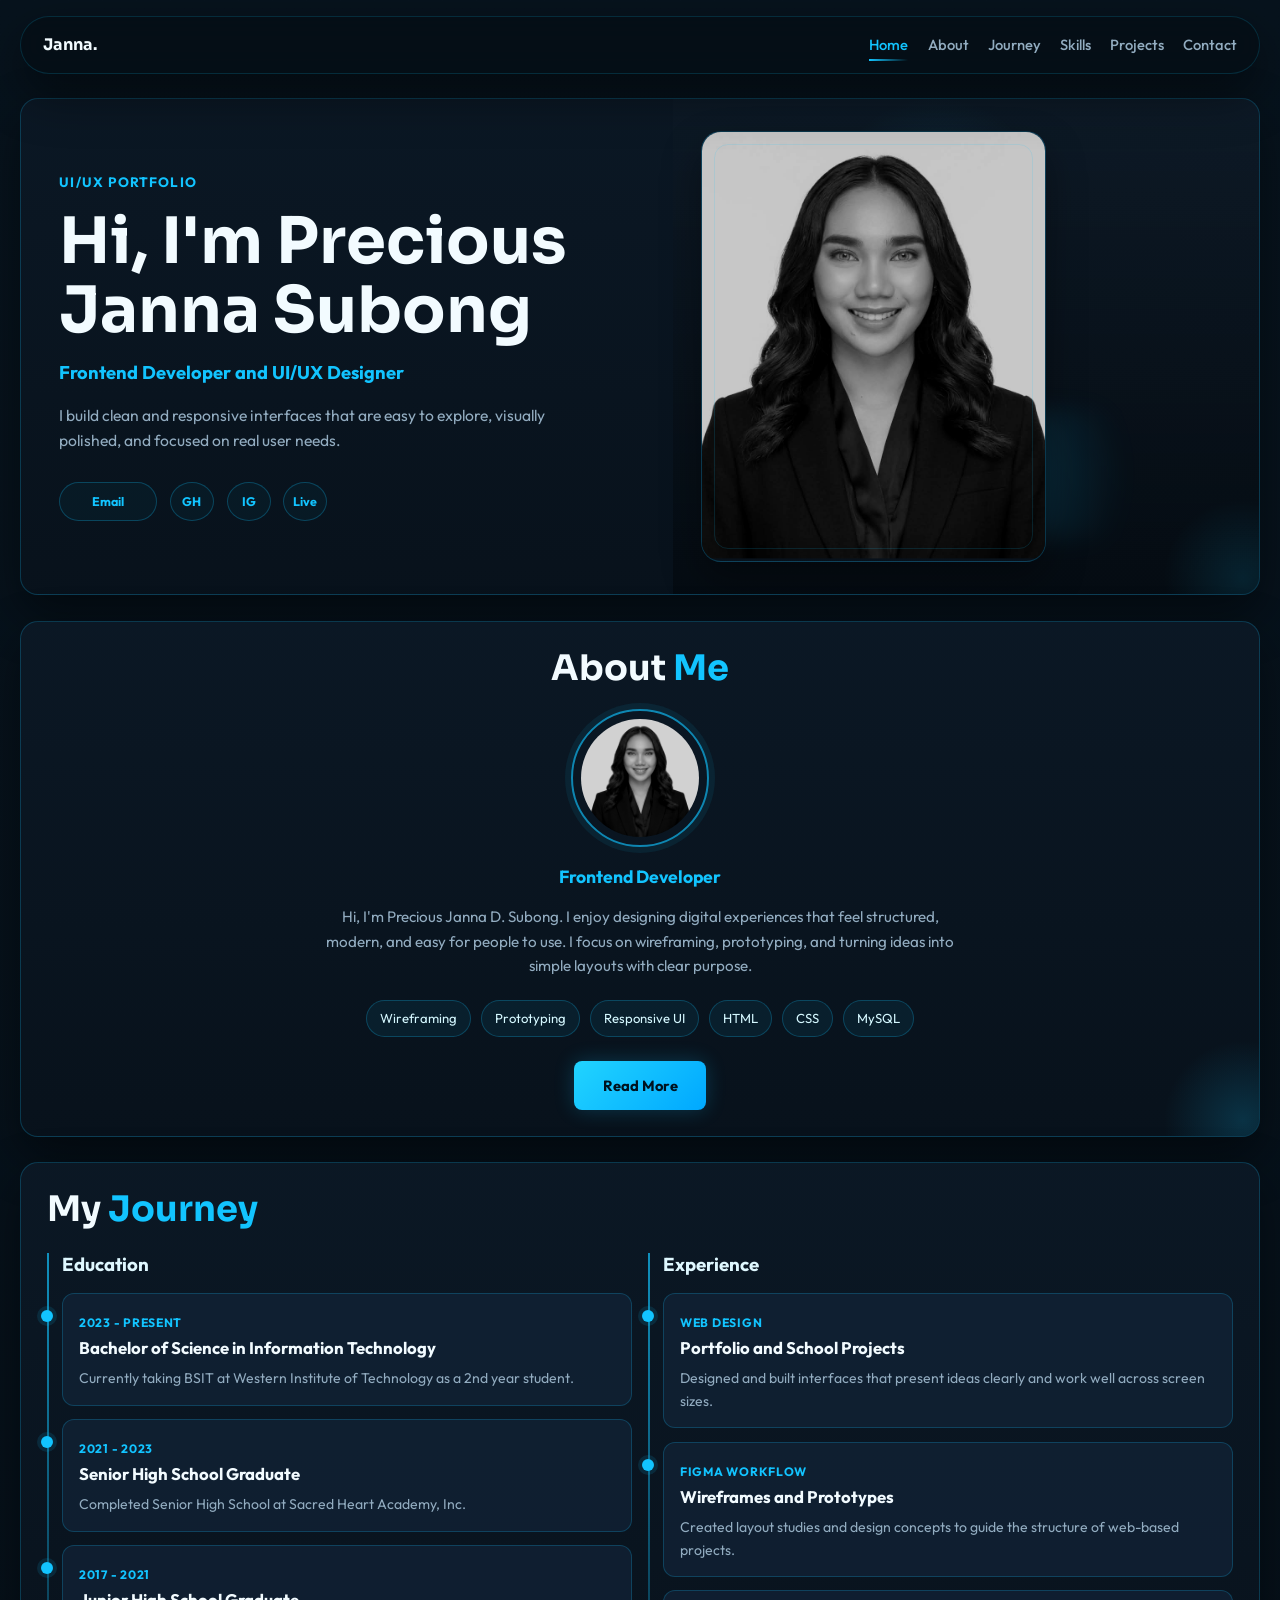
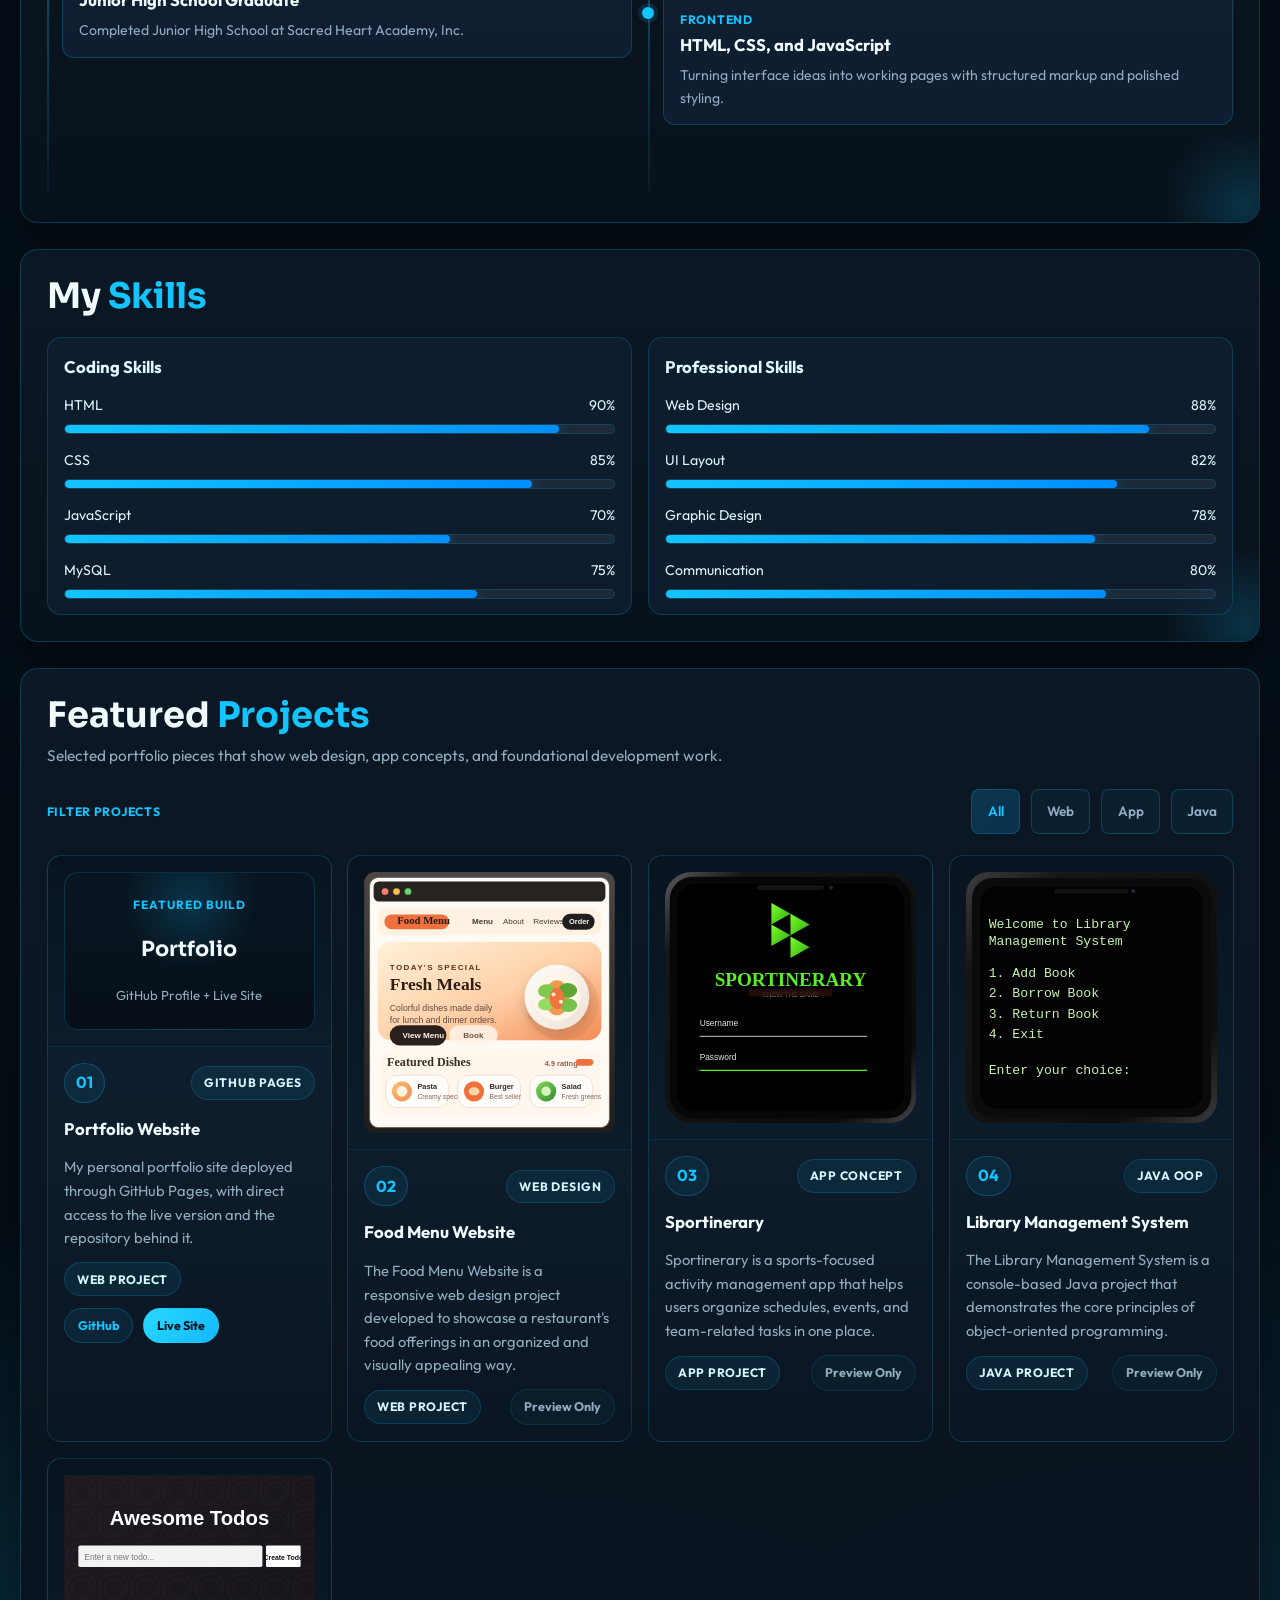
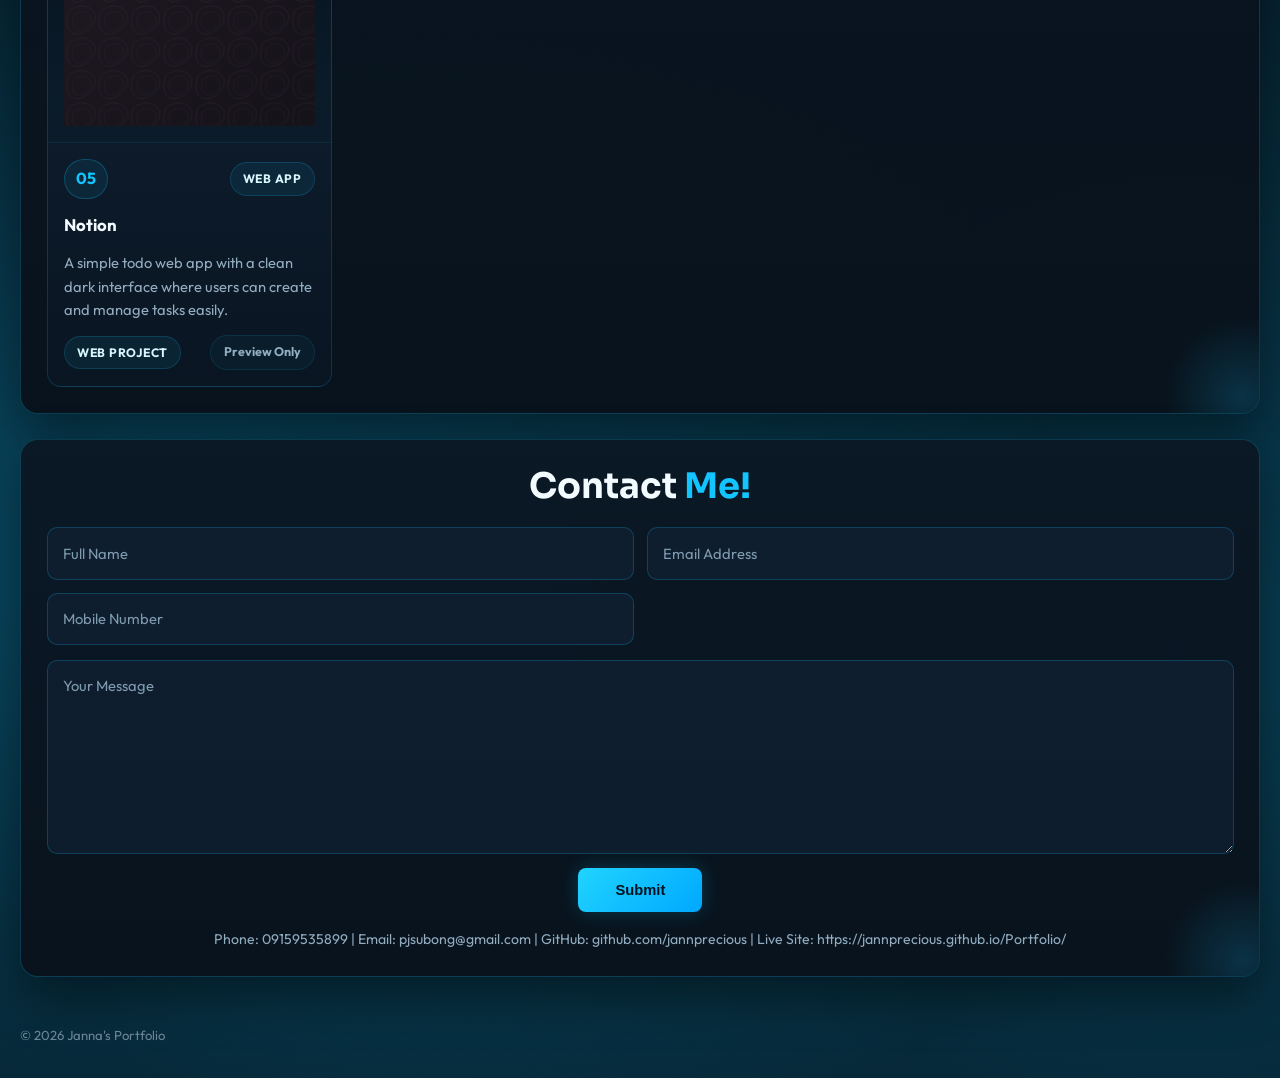
==== commit a2ccd346: "Update deployed portfolio layout" ====
--- a/index.html
+++ b/index.html
@@ -30,10 +30,7 @@
         <h1>Hi, I'm Precious Janna Subong</h1>
         <p class="hero-role">Frontend Developer and UI/UX Designer</p>
         <p class="hero-description">I build clean and responsive interfaces that are easy to explore, visually polished, and focused on real user needs.</p>
-        <div class="hero-actions">
-          <a href="https://jannprecious.github.io/Portfolio/" class="primary-button" target="_blank" rel="noreferrer">View Live Portfolio</a>
-          <a href="https://github.com/jannprecious/Portfolio" class="outline-button" target="_blank" rel="noreferrer">Portfolio Repo</a>
-        </div>
+        
         <div class="social-row">
           <a href="mailto:pjsubong@gmail.com" class="social-email" aria-label="Email">Email</a>
           <a href="https://github.com/jannprecious" target="_blank" rel="noreferrer" aria-label="GitHub">GH</a>
@@ -46,33 +43,6 @@
         <div class="hero-image-frame">
           <img src="assets/profile-photo.jpg" alt="Portrait of Precious Janna D. Subong" class="hero-image">
         </div>
-      </div>
-    </section>
-
-    <section class="panel github-panel section" aria-labelledby="github-title">
-      <div class="github-copy">
-        <p class="eyebrow">GitHub Portfolio</p>
-        <h2 id="github-title">Portfolio connected to <span>GitHub Pages</span></h2>
-        <p class="panel-copy">This portfolio is live at jannprecious.github.io/Portfolio/ so visitors can open the published site, check the source code, and find the GitHub account behind it.</p>
-      </div>
-      <div class="github-stats">
-        <article class="github-stat">
-          <span>Live URL</span>
-          <strong>jannprecious.github.io/Portfolio/</strong>
-        </article>
-        <article class="github-stat">
-          <span>Repository</span>
-          <strong>jannprecious/Portfolio</strong>
-        </article>
-        <article class="github-stat">
-          <span>Deployment</span>
-          <strong>GitHub Pages</strong>
-        </article>
-      </div>
-      <div class="github-links">
-        <a href="https://jannprecious.github.io/Portfolio/" class="primary-button" target="_blank" rel="noreferrer">Open Live Site</a>
-        <a href="https://github.com/jannprecious/Portfolio" class="outline-button" target="_blank" rel="noreferrer">Open Repository</a>
-        <a href="https://github.com/jannprecious" class="outline-button" target="_blank" rel="noreferrer">Open Profile</a>
       </div>
     </section>
 
--- a/styles.css
+++ b/styles.css
@@ -315,54 +315,10 @@
   padding: 0 1rem;
   border-radius: 999px;
 }
-.github-panel {
-  padding: 1.6rem;
-  display: grid;
-  gap: 1.25rem;
-}
-.github-copy h2 {
-  font-family: 'Sora', sans-serif;
-  font-size: clamp(1.8rem, 3vw, 2.4rem);
-  line-height: 1.12;
-}
-.github-copy h2 span {
-  color: var(--accent);
-}
-.github-stats {
-  display: grid;
-  grid-template-columns: repeat(3, minmax(0, 1fr));
-  gap: 0.85rem;
-}
-.github-stat {
-  padding: 1rem;
-  border: 1px solid rgba(18, 196, 255, 0.18);
-  border-radius: 14px;
-  background: rgba(18, 35, 54, 0.7);
-}
-.github-stat span {
-  display: block;
-  margin-bottom: 0.45rem;
-  color: var(--accent);
-  font-size: 0.72rem;
-  font-weight: 700;
-  letter-spacing: 0.08em;
-  text-transform: uppercase;
-}
-.github-stat strong {
-  display: block;
-  color: #dff8ff;
-  font-size: 1rem;
-  line-height: 1.4;
-}
-.github-links,
 .project-actions {
   display: flex;
   flex-wrap: wrap;
   gap: 0.65rem;
-}
-.github-links .primary-button,
-.github-links .outline-button {
-  min-width: 152px;
 }
 .hero-visual {
   --hero-shift: 0px;
@@ -422,7 +378,6 @@
   transition: transform 0.3s ease-out, filter 0.3s ease-out;
 }
 .about-panel,
-.github-panel,
 .projects-panel,
 .journey-panel,
 .skills-panel,
@@ -800,7 +755,6 @@
 }
 @media (max-width: 1080px) {
   .hero-panel,
-  .github-stats,
   .journey-columns,
   .skills-columns {
     grid-template-columns: 1fr;
@@ -852,7 +806,6 @@
   }
   .page-shell { padding-top: 1rem; }
   .hero-copy,
-  .github-panel,
   .about-panel,
   .projects-panel,
   .journey-panel,
@@ -892,13 +845,8 @@
     width: 100%;
     min-width: 0;
   }
-  .github-links,
   .project-actions {
     flex-direction: column;
-  }
-  .github-links .primary-button,
-  .github-links .outline-button {
-    width: 100%;
   }
   .project-toolbar,
   .project-card-footer {
